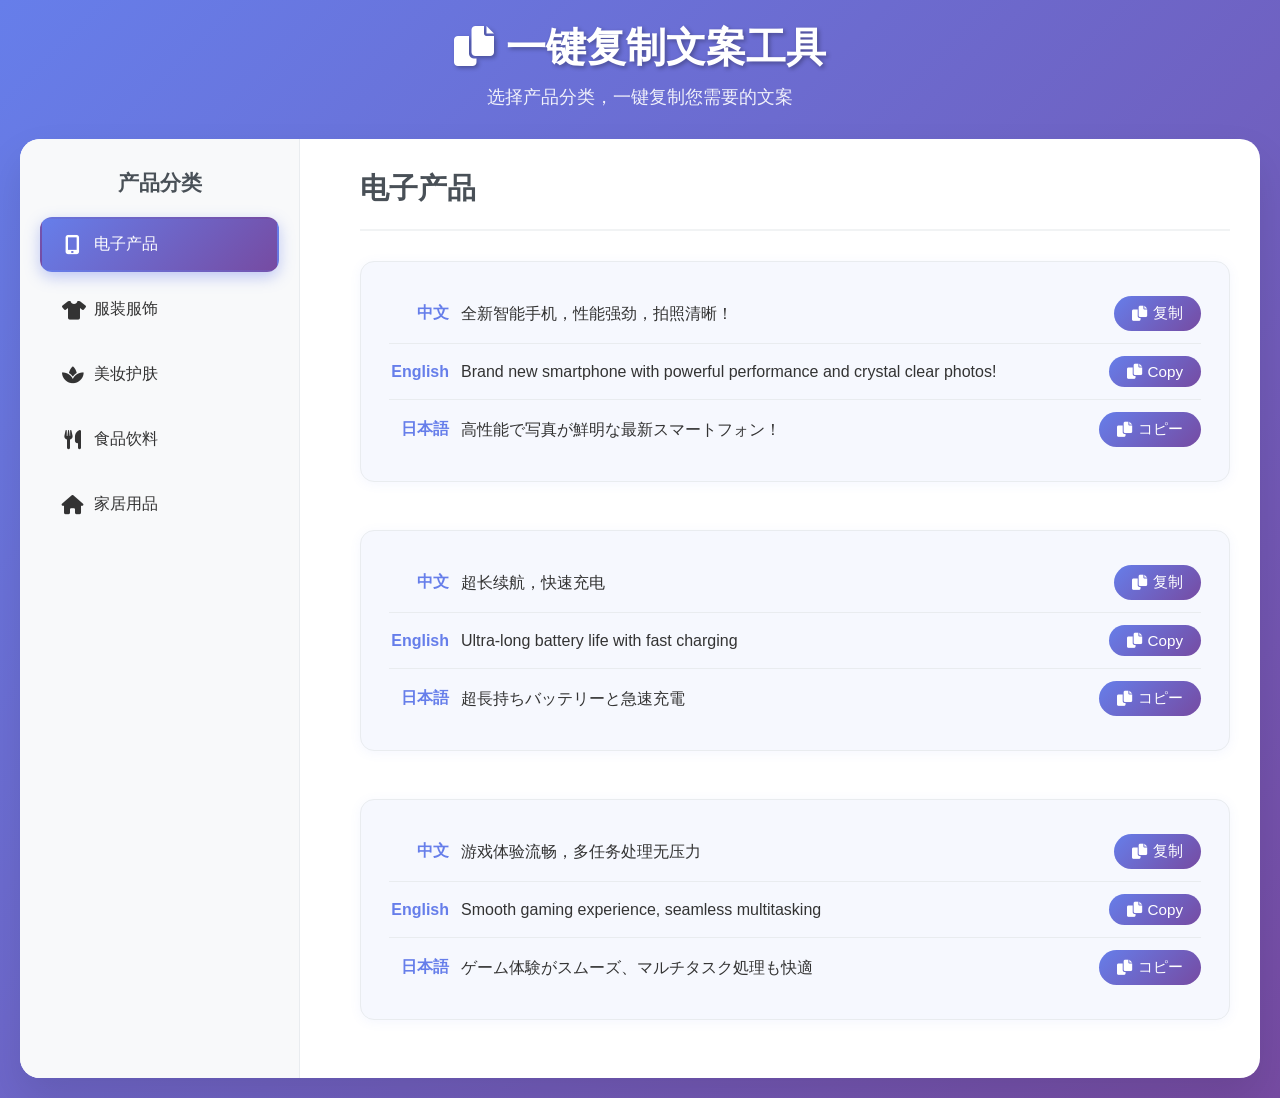
==== index.html @ a3fa0e07 "init: first deploy" ====
<!DOCTYPE html>
<html lang="zh-CN">
<head>
    <meta charset="UTF-8">
    <meta name="viewport" content="width=device-width, initial-scale=1.0">
    <title>一键复制文案工具</title>
    <link rel="stylesheet" href="styles.css">
    <link href="https://cdnjs.cloudflare.com/ajax/libs/font-awesome/6.0.0/css/all.min.css" rel="stylesheet">
</head>
<body>
    <div class="container">
        <header>
            <h1><i class="fas fa-copy"></i> 一键复制文案工具</h1>
            <p>选择产品分类，一键复制您需要的文案</p>
        </header>

        <div class="main-content">
            <!-- 左侧分类导航 -->
            <div class="sidebar">
                <h3>产品分类</h3>
                <div class="category-list">
                    <div class="category-item active" data-category="electronics">
                        <i class="fas fa-mobile-alt"></i>
                        <span>电子产品</span>
                    </div>
                    <div class="category-item" data-category="clothing">
                        <i class="fas fa-tshirt"></i>
                        <span>服装服饰</span>
                    </div>
                    <div class="category-item" data-category="beauty">
                        <i class="fas fa-spa"></i>
                        <span>美妆护肤</span>
                    </div>
                    <div class="category-item" data-category="food">
                        <i class="fas fa-utensils"></i>
                        <span>食品饮料</span>
                    </div>
                    <div class="category-item" data-category="home">
                        <i class="fas fa-home"></i>
                        <span>家居用品</span>
                    </div>
                </div>
            </div>

            <!-- 右侧文案展示区域 -->
            <div class="content-area">
                <div class="content-header">
                    <h2 id="category-title">电子产品</h2>
                </div>

                <div class="copy-items" id="copy-items">
                    <!-- 文案项目将通过JavaScript动态生成 -->
                </div>
            </div>
        </div>
    </div>

    <!-- 复制成功提示 -->
    <div class="toast" id="toast">
        <i class="fas fa-check-circle"></i>
        <span>复制成功！</span>
    </div>

    <script src="script.js"></script>
</body>
</html>
---- styles.css ----
* {
    margin: 0;
    padding: 0;
    box-sizing: border-box;
}

body {
    font-family: 'Segoe UI', Tahoma, Geneva, Verdana, sans-serif;
    background: linear-gradient(135deg, #667eea 0%, #764ba2 100%);
    min-height: 100vh;
    color: #333;
}

.container {
    max-width: 1400px;
    margin: 0 auto;
    padding: 20px;
}

header {
    text-align: center;
    margin-bottom: 30px;
    color: white;
}

header h1 {
    font-size: 2.5rem;
    margin-bottom: 10px;
    text-shadow: 2px 2px 4px rgba(0,0,0,0.3);
}

header p {
    font-size: 1.1rem;
    opacity: 0.9;
}

.main-content {
    display: flex;
    gap: 30px;
    background: white;
    border-radius: 20px;
    box-shadow: 0 20px 40px rgba(0,0,0,0.1);
    overflow: hidden;
    min-height: 600px;
}

/* 侧边栏样式 */
.sidebar {
    width: 280px;
    background: #f8f9fa;
    padding: 30px 20px;
    border-right: 1px solid #e9ecef;
}

.sidebar h3 {
    color: #495057;
    margin-bottom: 20px;
    font-size: 1.3rem;
    text-align: center;
}

.category-list {
    display: flex;
    flex-direction: column;
    gap: 10px;
}

.category-item {
    display: flex;
    align-items: center;
    gap: 12px;
    padding: 15px 20px;
    border-radius: 12px;
    cursor: pointer;
    transition: all 0.3s ease;
    border: 2px solid transparent;
}

.category-item:hover {
    background: #e9ecef;
    transform: translateX(5px);
}

.category-item.active {
    background: linear-gradient(135deg, #667eea 0%, #764ba2 100%);
    color: white;
    box-shadow: 0 5px 15px rgba(102, 126, 234, 0.4);
}

.category-item i {
    font-size: 1.2rem;
    width: 20px;
    text-align: center;
}

.category-item span {
    font-weight: 500;
}

/* 内容区域样式 */
.content-area {
    flex: 1;
    padding: 30px;
}

.content-header {
    display: flex;
    justify-content: space-between;
    align-items: center;
    margin-bottom: 30px;
    padding-bottom: 20px;
    border-bottom: 2px solid #f1f3f4;
}

.content-header h2 {
    color: #495057;
    font-size: 1.8rem;
}

.language-tabs {
    display: flex;
    gap: 10px;
}

.lang-tab {
    padding: 10px 20px;
    border: 2px solid #e9ecef;
    background: white;
    border-radius: 25px;
    cursor: pointer;
    transition: all 0.3s ease;
    font-weight: 500;
}

.lang-tab:hover {
    border-color: #667eea;
    color: #667eea;
}

.lang-tab.active {
    background: linear-gradient(135deg, #667eea 0%, #764ba2 100%);
    color: white;
    border-color: transparent;
}

/* 复制项目样式 */
.copy-items {
    display: flex;
    flex-direction: column;
    gap: 20px;
}

.copy-item {
    background: #f8f9fa;
    border-radius: 15px;
    padding: 25px;
    border: 2px solid #e9ecef;
    transition: all 0.3s ease;
    position: relative;
}

.copy-item:hover {
    border-color: #667eea;
    box-shadow: 0 10px 25px rgba(102, 126, 234, 0.1);
    transform: translateY(-2px);
}

.copy-item-header {
    display: flex;
    justify-content: space-between;
    align-items: center;
    margin-bottom: 20px;
}

.copy-item-title {
    font-size: 1.3rem;
    font-weight: 600;
    color: #495057;
}

.copy-item-content {
    display: grid;
    grid-template-columns: repeat(auto-fit, minmax(300px, 1fr));
    gap: 20px;
}

.language-section {
    background: white;
    border-radius: 10px;
    border: 1px solid #e9ecef;
    overflow: hidden;
}

.language-header {
    background: linear-gradient(135deg, #667eea 0%, #764ba2 100%);
    color: white;
    padding: 12px 20px;
    font-weight: 600;
    font-size: 0.9rem;
    display: flex;
    justify-content: space-between;
    align-items: center;
}

.copy-btn {
    background: rgba(255, 255, 255, 0.2);
    color: white;
    border: 1px solid rgba(255, 255, 255, 0.3);
    padding: 6px 12px;
    border-radius: 15px;
    cursor: pointer;
    font-weight: 500;
    font-size: 0.8rem;
    transition: all 0.3s ease;
    display: flex;
    align-items: center;
    gap: 6px;
}

.copy-btn:hover {
    background: rgba(255, 255, 255, 0.3);
    transform: translateY(-1px);
}

.copy-btn:active {
    transform: translateY(0);
}

.copy-content {
    padding: 20px;
    font-size: 1rem;
    line-height: 1.6;
    color: #495057;
    word-wrap: break-word;
}

.sentence-item {
    display: flex;
    justify-content: space-between;
    align-items: center;
    padding: 15px;
    margin-bottom: 10px;
    background: #f8f9fa;
    border-radius: 8px;
    border: 1px solid #e9ecef;
    transition: all 0.3s ease;
}

.sentence-item:hover {
    background: #e9ecef;
    border-color: #667eea;
    transform: translateX(5px);
}

.sentence-item:last-child {
    margin-bottom: 0;
}

.sentence-text {
    flex: 1;
    margin-right: 15px;
    font-size: 0.95rem;
    line-height: 1.5;
}

.sentence-copy-btn {
    background: linear-gradient(135deg, #667eea 0%, #764ba2 100%);
    color: white;
    border: none;
    padding: 8px 15px;
    border-radius: 20px;
    cursor: pointer;
    font-weight: 500;
    font-size: 0.8rem;
    transition: all 0.3s ease;
    display: flex;
    align-items: center;
    gap: 6px;
    white-space: nowrap;
    flex-shrink: 0;
}

.sentence-copy-btn:hover {
    transform: translateY(-2px);
    box-shadow: 0 5px 15px rgba(102, 126, 234, 0.4);
}

.sentence-copy-btn:active {
    transform: translateY(0);
}

/* 提示框样式 */
.toast {
    position: fixed;
    top: 30px;
    right: 30px;
    background: #28a745;
    color: white;
    padding: 15px 25px;
    border-radius: 10px;
    box-shadow: 0 10px 25px rgba(0,0,0,0.2);
    display: flex;
    align-items: center;
    gap: 10px;
    transform: translateX(400px);
    transition: transform 0.3s ease;
    z-index: 1000;
}

.toast.show {
    transform: translateX(0);
}

.toast i {
    font-size: 1.2rem;
}

/* 响应式设计 */
@media (max-width: 768px) {
    .main-content {
        flex-direction: column;
    }
    
    .sidebar {
        width: 100%;
        border-right: none;
        border-bottom: 1px solid #e9ecef;
    }
    
    .content-header {
        flex-direction: column;
        gap: 15px;
        align-items: flex-start;
    }
    
    .copy-item-content {
        grid-template-columns: 1fr;
    }
    
    .copy-item-header {
        flex-direction: column;
        gap: 15px;
        align-items: flex-start;
    }
    
    header h1 {
        font-size: 2rem;
    }
    
    .container {
        padding: 10px;
    }
}

@media (max-width: 480px) {
    .copy-item {
        padding: 20px;
    }
    
    .copy-content {
        padding: 15px;
        font-size: 0.9rem;
    }
    
    .language-header {
        padding: 10px 15px;
        font-size: 0.8rem;
    }
    
    .sentence-item {
        flex-direction: column;
        align-items: flex-start;
        gap: 10px;
    }
    
    .sentence-text {
        margin-right: 0;
        margin-bottom: 10px;
    }
    
    .sentence-copy-btn {
        align-self: flex-end;
        padding: 6px 12px;
        font-size: 0.75rem;
    }
} 

/* 多语言横向排列样式 */
.sentence-row {
    display: flex;
    align-items: stretch;
    border-bottom: 1px solid #e9ecef;
    background: #fff;
}
.sentence-row.header {
    background: #f1f3f4;
    font-weight: bold;
    color: #667eea;
    border-top-left-radius: 10px;
    border-top-right-radius: 10px;
    border-bottom: 2px solid #667eea;
}
.sentence-col {
    flex: 1 1 0;
    display: flex;
    align-items: center;
    padding: 18px 12px;
    gap: 10px;
    min-width: 0;
    border-right: 1px solid #e9ecef;
    font-size: 1rem;
    background: inherit;
}
.sentence-row .sentence-col:last-child {
    border-right: none;
}
.sentence-text {
    flex: 1;
    overflow: hidden;
    text-overflow: ellipsis;
    white-space: pre-line;
}
.sentence-copy-btn {
    background: linear-gradient(135deg, #667eea 0%, #764ba2 100%);
    color: white;
    border: none;
    padding: 8px 15px;
    border-radius: 20px;
    cursor: pointer;
    font-weight: 500;
    font-size: 0.9rem;
    transition: all 0.3s ease;
    display: flex;
    align-items: center;
    gap: 6px;
    white-space: nowrap;
    flex-shrink: 0;
}
.sentence-copy-btn:hover {
    transform: translateY(-2px);
    box-shadow: 0 5px 15px rgba(102, 126, 234, 0.4);
}
.sentence-copy-btn:active {
    transform: translateY(0);
}

@media (max-width: 900px) {
    .sentence-row, .sentence-row.header {
        flex-direction: column;
        border-radius: 10px;
        margin-bottom: 18px;
        border: 1px solid #e9ecef;
        box-shadow: 0 2px 8px rgba(102,126,234,0.06);
    }
    .sentence-col {
        border-right: none;
        border-bottom: 1px solid #e9ecef;
        padding: 14px 10px;
    }
    .sentence-row .sentence-col:last-child {
        border-bottom: none;
    }
    .sentence-row.header {
        border-bottom: 1px solid #667eea;
    }
} 

/* 纵向多语言卡片样式 */
.sentence-card {
    background: #f6f8fe;
    border-radius: 14px;
    box-shadow: 0 2px 12px rgba(102,126,234,0.07);
    margin-bottom: 28px;
    padding: 22px 28px;
    display: flex;
    flex-direction: column;
    gap: 0;
    border: 1.5px solid #e9ecef;
}
.lang-row {
    display: flex;
    align-items: center;
    gap: 12px;
    padding: 12px 0;
    border-bottom: 1px solid #e9ecef;
}
.lang-row:last-child {
    border-bottom: none;
}
.lang-label {
    min-width: 60px;
    color: #667eea;
    font-weight: 600;
    font-size: 1rem;
    text-align: right;
}
.sentence-text {
    flex: 1;
    font-size: 1rem;
    color: #333;
    margin-right: 10px;
    word-break: break-all;
}
.sentence-copy-btn {
    background: linear-gradient(135deg, #667eea 0%, #764ba2 100%);
    color: white;
    border: none;
    padding: 7px 18px;
    border-radius: 18px;
    cursor: pointer;
    font-weight: 500;
    font-size: 0.95rem;
    transition: all 0.3s ease;
    display: flex;
    align-items: center;
    gap: 6px;
    white-space: nowrap;
    flex-shrink: 0;
}
.sentence-copy-btn:hover {
    transform: translateY(-2px);
    box-shadow: 0 5px 15px rgba(102, 126, 234, 0.18);
}
.sentence-copy-btn:active {
    transform: translateY(0);
}

@media (max-width: 600px) {
    .sentence-card {
        padding: 14px 6px;
    }
    .lang-row {
        flex-direction: column;
        align-items: flex-start;
        gap: 6px;
        padding: 10px 0;
    }
    .lang-label {
        font-size: 0.95rem;
        min-width: 0;
        text-align: left;
    }
    .sentence-copy-btn {
        font-size: 0.85rem;
        padding: 6px 14px;
    }
}
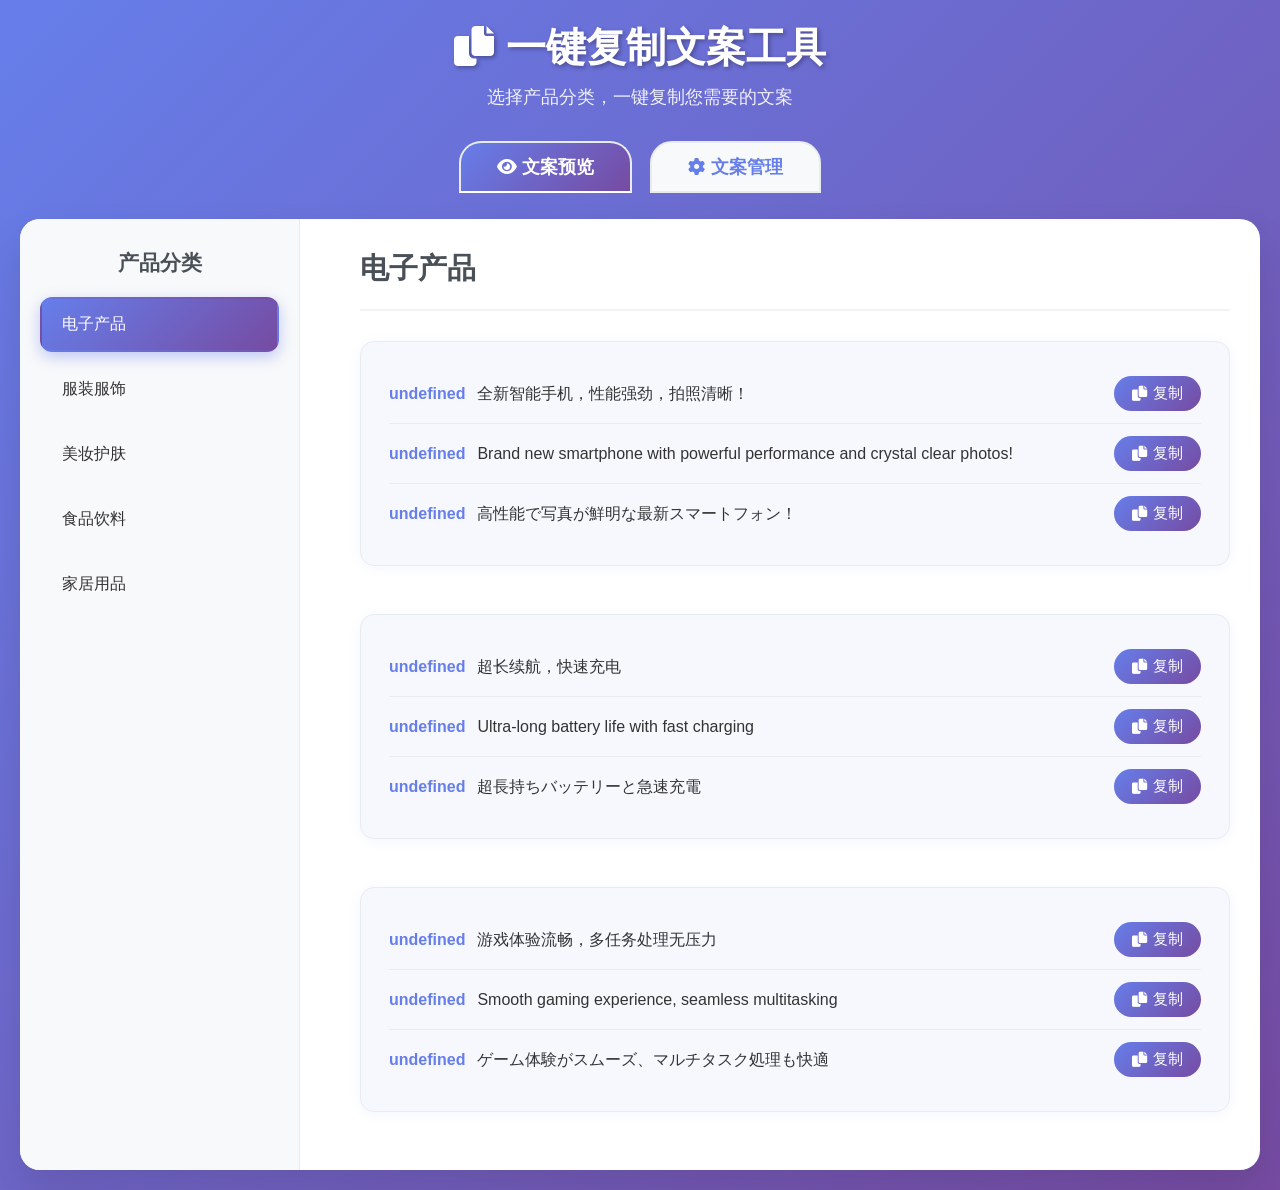
==== commit dacaa4c8: "修复数据源与分类导航、语言名称、动态渲染等所有导入相关bug，完善UI导入示例" ====
--- a/index.html
+++ b/index.html
@@ -14,43 +14,60 @@
             <p>选择产品分类，一键复制您需要的文案</p>
         </header>
 
-        <div class="main-content">
-            <!-- 左侧分类导航 -->
-            <div class="sidebar">
-                <h3>产品分类</h3>
-                <div class="category-list">
-                    <div class="category-item active" data-category="electronics">
-                        <i class="fas fa-mobile-alt"></i>
-                        <span>电子产品</span>
+        <!-- Tab 切换区 -->
+        <div class="tab-bar">
+            <button class="tab-btn active" data-tab="preview"><i class="fas fa-eye"></i> 文案预览</button>
+            <button class="tab-btn" data-tab="manage"><i class="fas fa-cog"></i> 文案管理</button>
+        </div>
+
+        <!-- 预览区 -->
+        <div id="tab-preview" class="tab-content active">
+            <div class="main-content">
+                <!-- 左侧分类导航 -->
+                <div class="sidebar">
+                    <h3>产品分类</h3>
+                    <div class="category-list">
+                        <div class="category-item active" data-category="electronics">
+                            <i class="fas fa-mobile-alt"></i>
+                            <span>电子产品</span>
+                        </div>
+                        <div class="category-item" data-category="clothing">
+                            <i class="fas fa-tshirt"></i>
+                            <span>服装服饰</span>
+                        </div>
+                        <div class="category-item" data-category="beauty">
+                            <i class="fas fa-spa"></i>
+                            <span>美妆护肤</span>
+                        </div>
+                        <div class="category-item" data-category="food">
+                            <i class="fas fa-utensils"></i>
+                            <span>食品饮料</span>
+                        </div>
+                        <div class="category-item" data-category="home">
+                            <i class="fas fa-home"></i>
+                            <span>家居用品</span>
+                        </div>
                     </div>
-                    <div class="category-item" data-category="clothing">
-                        <i class="fas fa-tshirt"></i>
-                        <span>服装服饰</span>
+                </div>
+
+                <!-- 右侧文案展示区域 -->
+                <div class="content-area">
+                    <div class="content-header">
+                        <h2 id="category-title">电子产品</h2>
                     </div>
-                    <div class="category-item" data-category="beauty">
-                        <i class="fas fa-spa"></i>
-                        <span>美妆护肤</span>
-                    </div>
-                    <div class="category-item" data-category="food">
-                        <i class="fas fa-utensils"></i>
-                        <span>食品饮料</span>
-                    </div>
-                    <div class="category-item" data-category="home">
-                        <i class="fas fa-home"></i>
-                        <span>家居用品</span>
+                    <div class="copy-items" id="copy-items">
+                        <!-- 文案项目将通过JavaScript动态生成 -->
                     </div>
                 </div>
             </div>
+        </div>
 
-            <!-- 右侧文案展示区域 -->
-            <div class="content-area">
-                <div class="content-header">
-                    <h2 id="category-title">电子产品</h2>
-                </div>
-
-                <div class="copy-items" id="copy-items">
-                    <!-- 文案项目将通过JavaScript动态生成 -->
-                </div>
+        <!-- 管理区 -->
+        <div id="tab-manage" class="tab-content">
+            <div class="manage-panel">
+                <!-- 分类、语言、文案管理和导入导出功能将在这里动态生成 -->
+                <h2><i class="fas fa-cog"></i> 文案管理</h2>
+                <div id="manage-root"></div>
             </div>
         </div>
     </div>
--- a/styles.css
+++ b/styles.css
@@ -544,4 +544,356 @@
         font-size: 0.85rem;
         padding: 6px 14px;
     }
+} 
+
+/* Tab切换样式 */
+.tab-bar {
+    display: flex;
+    gap: 18px;
+    margin: 0 auto 28px auto;
+    justify-content: center;
+}
+.tab-btn {
+    background: #f8f9fa;
+    color: #667eea;
+    border: 2px solid #e9ecef;
+    border-radius: 22px 22px 0 0;
+    padding: 12px 36px;
+    font-size: 1.1rem;
+    font-weight: 600;
+    cursor: pointer;
+    transition: all 0.2s;
+    outline: none;
+    box-shadow: none;
+    position: relative;
+    top: 2px;
+}
+.tab-btn.active {
+    background: linear-gradient(135deg, #667eea 0%, #764ba2 100%);
+    color: #fff;
+    border-bottom: 2px solid #fff;
+    z-index: 2;
+}
+.tab-content {
+    display: none;
+}
+.tab-content.active {
+    display: block;
+}
+
+/* 管理区样式 */
+.manage-panel {
+    background: #fff;
+    border-radius: 18px;
+    box-shadow: 0 8px 32px rgba(102,126,234,0.08);
+    padding: 36px 28px 28px 28px;
+    margin: 0 auto 40px auto;
+    max-width: 900px;
+}
+.manage-panel h2 {
+    color: #667eea;
+    font-size: 1.5rem;
+    margin-bottom: 24px;
+    display: flex;
+    align-items: center;
+    gap: 10px;
+}
+#manage-root {
+    margin-top: 10px;
+}
+
+@media (max-width: 700px) {
+    .manage-panel {
+        padding: 18px 4px 18px 4px;
+    }
+    .tab-btn {
+        padding: 10px 16px;
+        font-size: 1rem;
+    }
+} 
+
+/* 管理区分类管理样式 */
+.manage-section {
+    margin-bottom: 32px;
+    background: #f8f9fa;
+    border-radius: 10px;
+    padding: 18px 18px 10px 18px;
+    box-shadow: 0 2px 8px rgba(102,126,234,0.04);
+}
+.manage-section h3 {
+    color: #764ba2;
+    font-size: 1.15rem;
+    margin-bottom: 12px;
+}
+.manage-cat-list {
+    list-style: none;
+    padding: 0;
+    margin: 0 0 12px 0;
+}
+.manage-cat-item {
+    display: flex;
+    align-items: center;
+    gap: 10px;
+    padding: 8px 0;
+    border-bottom: 1px solid #e9ecef;
+}
+.manage-cat-item:last-child {
+    border-bottom: none;
+}
+.manage-cat-item span {
+    flex: 1;
+    font-size: 1rem;
+    color: #333;
+}
+.cat-edit-btn, .cat-del-btn {
+    background: none;
+    border: none;
+    color: #667eea;
+    font-size: 1.1rem;
+    cursor: pointer;
+    padding: 4px 8px;
+    border-radius: 6px;
+    transition: background 0.2s;
+}
+.cat-edit-btn:hover, .cat-del-btn:hover {
+    background: #e9ecef;
+}
+.manage-cat-add {
+    display: flex;
+    gap: 10px;
+    margin-top: 8px;
+}
+#manage-cat-input {
+    flex: 1;
+    padding: 7px 12px;
+    border: 1.5px solid #e9ecef;
+    border-radius: 6px;
+    font-size: 1rem;
+}
+#manage-cat-add-btn {
+    background: linear-gradient(135deg, #667eea 0%, #764ba2 100%);
+    color: #fff;
+    border: none;
+    border-radius: 6px;
+    padding: 7px 18px;
+    font-size: 1rem;
+    cursor: pointer;
+    font-weight: 500;
+    transition: background 0.2s;
+}
+#manage-cat-add-btn:hover {
+    opacity: 0.9;
+} 
+
+/* 管理区语言管理样式 */
+.manage-lang-list {
+    list-style: none;
+    padding: 0;
+    margin: 0 0 12px 0;
+    display: flex;
+    flex-wrap: wrap;
+    gap: 8px 18px;
+}
+.manage-lang-item {
+    display: flex;
+    align-items: center;
+    gap: 8px;
+    background: #fff;
+    border-radius: 6px;
+    padding: 6px 12px;
+    font-size: 1rem;
+    color: #333;
+    border: 1px solid #e9ecef;
+}
+.manage-lang-item code {
+    background: #f1f3f4;
+    color: #764ba2;
+    border-radius: 4px;
+    padding: 1px 6px;
+    font-size: 0.95em;
+}
+.lang-del-btn {
+    background: none;
+    border: none;
+    color: #e74c3c;
+    font-size: 1.1rem;
+    cursor: pointer;
+    padding: 2px 6px;
+    border-radius: 4px;
+    transition: background 0.2s;
+}
+.lang-del-btn:hover {
+    background: #fbeee6;
+}
+.manage-lang-add {
+    display: flex;
+    gap: 10px;
+    margin-top: 8px;
+}
+#manage-lang-key, #manage-lang-label {
+    flex: 1;
+    padding: 7px 12px;
+    border: 1.5px solid #e9ecef;
+    border-radius: 6px;
+    font-size: 1rem;
+}
+#manage-lang-add-btn {
+    background: linear-gradient(135deg, #667eea 0%, #764ba2 100%);
+    color: #fff;
+    border: none;
+    border-radius: 6px;
+    padding: 7px 18px;
+    font-size: 1rem;
+    cursor: pointer;
+    font-weight: 500;
+    transition: background 0.2s;
+}
+#manage-lang-add-btn:hover {
+    opacity: 0.9;
+} 
+
+/* 管理区文案管理样式 */
+.manage-doc-cat-select {
+    margin-bottom: 16px;
+    display: flex;
+    align-items: center;
+    gap: 10px;
+}
+.manage-doc-cat-select label {
+    color: #764ba2;
+    font-weight: 600;
+}
+#manage-doc-cat {
+    padding: 6px 12px;
+    border-radius: 6px;
+    border: 1.5px solid #e9ecef;
+    font-size: 1rem;
+}
+.manage-doc-list {
+    list-style: none;
+    padding: 0;
+    margin: 0 0 12px 0;
+}
+.manage-doc-item {
+    background: #fff;
+    border-radius: 8px;
+    box-shadow: 0 2px 8px rgba(102,126,234,0.04);
+    padding: 16px 12px 10px 12px;
+    margin-bottom: 18px;
+    border: 1px solid #e9ecef;
+}
+.manage-doc-fields {
+    display: flex;
+    flex-wrap: wrap;
+    gap: 18px 24px;
+    margin-bottom: 10px;
+}
+.manage-doc-field {
+    flex: 1 1 220px;
+    display: flex;
+    flex-direction: column;
+    gap: 4px;
+}
+.manage-doc-field label {
+    color: #667eea;
+    font-size: 0.98rem;
+    font-weight: 500;
+    margin-bottom: 2px;
+}
+.manage-doc-field code {
+    background: #f1f3f4;
+    color: #764ba2;
+    border-radius: 4px;
+    padding: 1px 6px;
+    font-size: 0.95em;
+}
+.manage-doc-field textarea {
+    width: 100%;
+    min-height: 36px;
+    border-radius: 6px;
+    border: 1.5px solid #e9ecef;
+    font-size: 1rem;
+    padding: 7px 10px;
+    resize: vertical;
+}
+.manage-doc-actions {
+    display: flex;
+    gap: 10px;
+    margin-top: 6px;
+}
+.doc-save-btn, .doc-del-btn {
+    background: linear-gradient(135deg, #667eea 0%, #764ba2 100%);
+    color: #fff;
+    border: none;
+    border-radius: 6px;
+    padding: 6px 18px;
+    font-size: 1rem;
+    cursor: pointer;
+    font-weight: 500;
+    transition: background 0.2s;
+    display: flex;
+    align-items: center;
+    gap: 6px;
+}
+.doc-del-btn {
+    background: #e74c3c;
+}
+.doc-save-btn:hover {
+    opacity: 0.9;
+}
+.doc-del-btn:hover {
+    opacity: 0.85;
+}
+#manage-doc-add-btn {
+    background: linear-gradient(135deg, #667eea 0%, #764ba2 100%);
+    color: #fff;
+    border: none;
+    border-radius: 6px;
+    padding: 7px 18px;
+    font-size: 1rem;
+    cursor: pointer;
+    font-weight: 500;
+    transition: background 0.2s;
+    margin-top: 8px;
+}
+#manage-doc-add-btn:hover {
+    opacity: 0.9;
+}
+@media (max-width: 700px) {
+    .manage-doc-fields {
+        flex-direction: column;
+        gap: 10px;
+    }
+} 
+
+/* 管理区导入导出样式 */
+.manage-section .import-label {
+    display: inline-block;
+    background: linear-gradient(135deg, #667eea 0%, #764ba2 100%);
+    color: #fff;
+    border-radius: 6px;
+    padding: 7px 18px;
+    font-size: 1rem;
+    cursor: pointer;
+    font-weight: 500;
+    margin-left: 12px;
+    transition: background 0.2s;
+}
+.manage-section .import-label:hover {
+    opacity: 0.9;
+}
+#export-btn {
+    background: linear-gradient(135deg, #667eea 0%, #764ba2 100%);
+    color: #fff;
+    border: none;
+    border-radius: 6px;
+    padding: 7px 18px;
+    font-size: 1rem;
+    cursor: pointer;
+    font-weight: 500;
+    transition: background 0.2s;
+    margin-right: 12px;
+}
+#export-btn:hover {
+    opacity: 0.9;
 } 
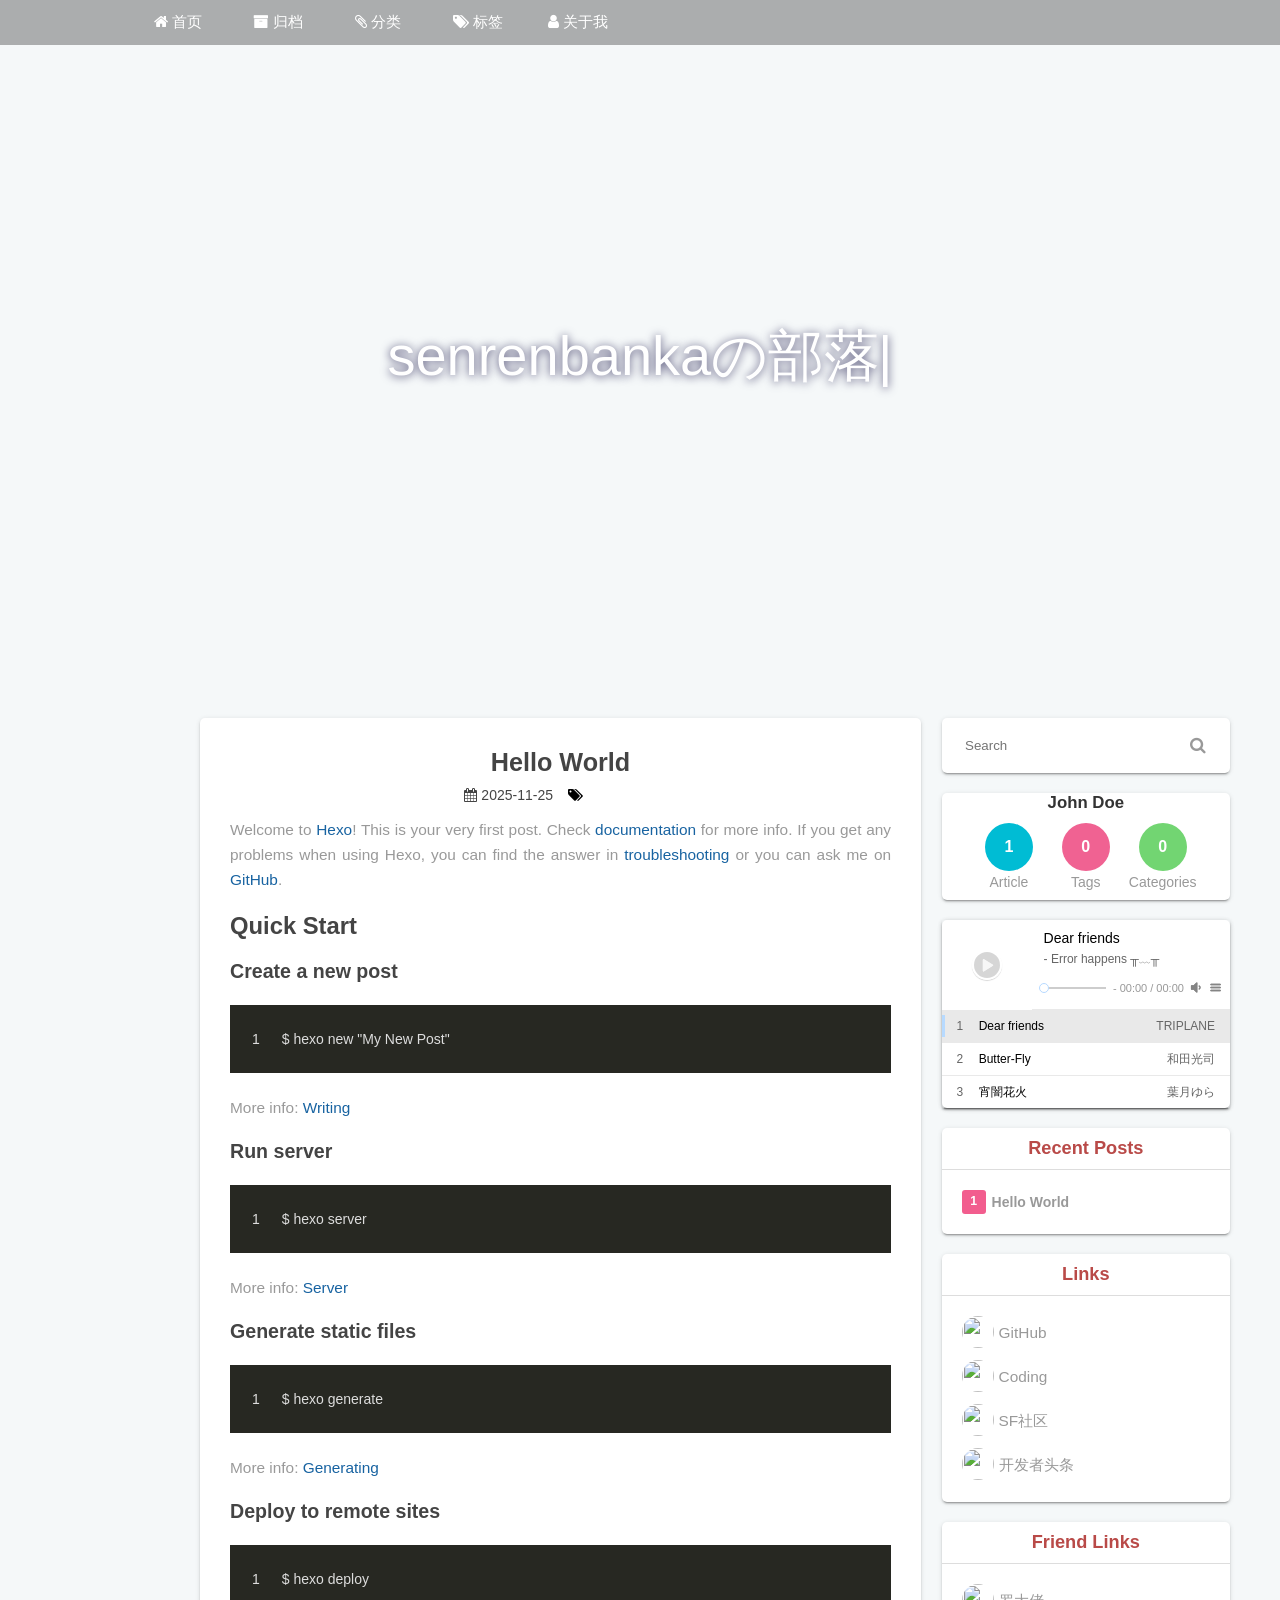
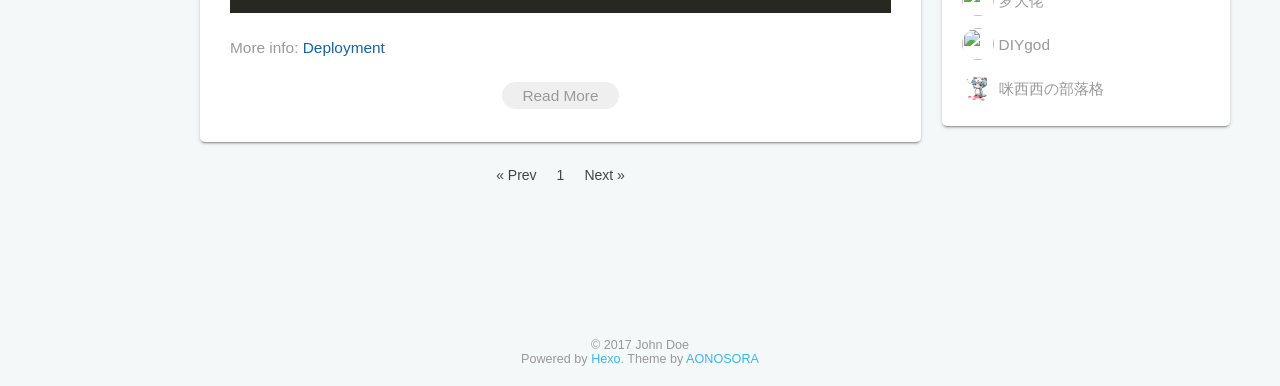
==== commit ae2fa642: "部署 Hexo 博客，更新于 $(date '+%Y-%m-%d %H:%M:%S')" ====
--- a/index.html
+++ b/index.html
@@ -1,83 +1,406 @@
 <!DOCTYPE html>
-<html lang="zh-CN">
+<html>
 <head>
     <meta charset="UTF-8">
-    <meta name="viewport" content="width=device-width, initial-scale=1.0">
-    <title>一键复制文案工具</title>
-    <link rel="stylesheet" href="styles.css">
-    <link href="https://cdnjs.cloudflare.com/ajax/libs/font-awesome/6.0.0/css/all.min.css" rel="stylesheet">
-</head>
+    <meta name="viewport" content="width=device-width, initial-scale=1, maximum-scale=1">
+    <meta name="author" content="John Doe">
+    
+    
+    
+    
+    
+    
+    <title>Hexo</title>
+    <!-- inject:style -->
+    <link href="/css/style.css" rel="stylesheet" type="text/css">
+    <!-- endinject -->
+    <style>
+        .cube-loading {
+            top: 0;
+            position: fixed;
+            width: 100%;
+            height: 100%;
+            background: url('/images/lg/loading.gif') no-repeat center center;
+            background-color: rgba(0,0,0,.7);
+        }
+
+        .cube-loading.out {
+            display: none;
+        }
+
+        .cube-loading:before {
+            display: block;
+            content: 'Loading';
+            position: relative;
+            width: 100%;
+            top: 50%;
+            right: -50%;
+            color: #fff;
+        }
+
+        @media(max-width: 768px) {
+            .cube-loading:before {
+                font-size: 1.2em;
+                transform: translate(-24px,20px);
+                -webkit-transform: translate(-24px,20px);
+                -o-transform: translate(-24px,20px);
+                -ms-transform: translate(-24px,20px);
+            }
+        }
+
+        @media(min-width: 768px) {
+            .cube-loading:before {
+
+            }
+        }
+    </style>
+    
+<meta name="generator" content="Hexo 8.1.1"></head>
 <body>
-    <div class="container">
-        <header>
-            <h1><i class="fas fa-copy"></i> 一键复制文案工具</h1>
-            <p>选择产品分类，一键复制您需要的文案</p>
-        </header>
-
-        <!-- Tab 切换区 -->
-        <div class="tab-bar">
-            <button class="tab-btn active" data-tab="preview"><i class="fas fa-eye"></i> 文案预览</button>
-            <button class="tab-btn" data-tab="manage"><i class="fas fa-cog"></i> 文案管理</button>
+<div class="cube-body">
+    <nav id="cube-top-memu" class="cube-menu">
+    <ul class="cube-menu-collapse">
+        
+        <li>
+            <i class="cube-icon cube-icon-home" aria-hidden="true"></i>
+            <a href="/">首页</a>
+        </li>
+        
+        <li>
+            <i class="cube-icon cube-icon-archive" aria-hidden="true"></i>
+            <a href="/archives">归档</a>
+        </li>
+        
+        <li>
+            <i class="cube-icon cube-icon-categories" aria-hidden="true"></i>
+            <a href="/categories">分类</a>
+        </li>
+        
+        <li>
+            <i class="cube-icon cube-icon-tags" aria-hidden="true"></i>
+            <a href="/tags">标签</a>
+        </li>
+        
+        <li>
+            <i class="cube-icon cube-icon-about" aria-hidden="true"></i>
+            <a href="/about-me">关于我</a>
+        </li>
+        
+    </ul>
+</nav>
+<nav class="cube-side-menu" id="cube-side-menu">
+    <ul class="cube-menu-list">
+        
+        <li>
+            <a class="lrc-control">Open Lyrics</a>
+        </li>
+        
+        <li>
+            <a class="scroll-to-top">Top</a>
+        </li>
+    </ul>
+</nav>
+    <header class="cube-header" id="cube-header">
+    <img src=" http://cube-1252774894.cosgz.myqcloud.com/background.png " alt="头部背景图片">
+    
+    <div class="cube-type">
+        <span class="cube-typed-title">senrenbankaの部落格</span>
+        <span class="cube-typed-cursor">|</span>
+    </div>
+    
+</header>
+
+    <style>
+        nav.cube-menu:before {
+            content: '';
+            visibility: hidden;
+            position: absolute;
+            left: 0;
+            top: 0;
+            width: 100%;
+            height: 44px;
+        
+            filter: blur(5px);
+            -webkit-filter: blur(5px);
+        
+            z-index: -1;
+            background-image: url('http://cube-1252774894.cosgz.myqcloud.com/background.png');
+            background-repeat: no-repeat;
+            background-position: center -356px;
+            background-size: cover;
+            background-color: transparent;
+        }
+
+        header.cube-background.cube-header-background {
+            visibility: hidden;
+            background-image: url('http://cube-1252774894.cosgz.myqcloud.com/background.png');
+            background-position: center -400px;
+        }
+    </style>
+    <header class="cube-background cube-header-background">
+        
+        <div class="cube-type">
+            <span class="cube-typed-title">senrenbankaの部落格</span>
+            <span class="cube-typed-cursor">|</span>
         </div>
-
-        <!-- 预览区 -->
-        <div id="tab-preview" class="tab-content active">
-            <div class="main-content">
-                <!-- 左侧分类导航 -->
-                <div class="sidebar">
-                    <h3>产品分类</h3>
-                    <div class="category-list">
-                        <div class="category-item active" data-category="electronics">
-                            <i class="fas fa-mobile-alt"></i>
-                            <span>电子产品</span>
-                        </div>
-                        <div class="category-item" data-category="clothing">
-                            <i class="fas fa-tshirt"></i>
-                            <span>服装服饰</span>
-                        </div>
-                        <div class="category-item" data-category="beauty">
-                            <i class="fas fa-spa"></i>
-                            <span>美妆护肤</span>
-                        </div>
-                        <div class="category-item" data-category="food">
-                            <i class="fas fa-utensils"></i>
-                            <span>食品饮料</span>
-                        </div>
-                        <div class="category-item" data-category="home">
-                            <i class="fas fa-home"></i>
-                            <span>家居用品</span>
-                        </div>
-                    </div>
-                </div>
-
-                <!-- 右侧文案展示区域 -->
-                <div class="content-area">
-                    <div class="content-header">
-                        <h2 id="category-title">电子产品</h2>
-                    </div>
-                    <div class="copy-items" id="copy-items">
-                        <!-- 文案项目将通过JavaScript动态生成 -->
-                    </div>
-                </div>
+        
+    </header>
+    <div class="load-header-background"></div>
+    <script>
+        (function (window) {
+
+            window.headerModule = {}
+            window.headerModule.image = {
+                width: '2000',
+                height: '1414'
+            }
+
+        })(window)
+    </script>
+    
+    <div class="cube-content">
+        <div class="cube-left">
+            
+<div class="cube-excerpt" id="cube-excerpt-Hello World">
+    <header class="cube-excerpt-header">
+        <h1><a href="/2025/11/25/hello-world/">Hello World</a></h1>
+        <div class="cube-excerpt-header-msg">
+            <div class="cube-excerpt-date">
+                <i class="cube-icon cube-icon-date" aria-hidden="true"></i>
+                2025-11-25
+            </div>
+            <div class="cube-excerpt-tags">
+                <i class="cube-icon cube-icon-tag" aria-hidden="true"></i>
+                
             </div>
         </div>
-
-        <!-- 管理区 -->
-        <div id="tab-manage" class="tab-content">
-            <div class="manage-panel">
-                <!-- 分类、语言、文案管理和导入导出功能将在这里动态生成 -->
-                <h2><i class="fas fa-cog"></i> 文案管理</h2>
-                <div id="manage-root"></div>
+    </header>
+    <article class="cube-excerpt-entry cube-markdown">
+        
+        
+           <p>Welcome to <a target="_blank" rel="noopener" href="https://hexo.io/">Hexo</a>! This is your very first post. Check <a target="_blank" rel="noopener" href="https://hexo.io/docs/">documentation</a> for more info. If you get any problems when using Hexo, you can find the answer in <a target="_blank" rel="noopener" href="https://hexo.io/docs/troubleshooting.html">troubleshooting</a> or you can ask me on <a target="_blank" rel="noopener" href="https://github.com/hexojs/hexo/issues">GitHub</a>.</p>
+<h2 id="Quick-Start"><a href="#Quick-Start" class="headerlink" title="Quick Start"></a>Quick Start</h2><h3 id="Create-a-new-post"><a href="#Create-a-new-post" class="headerlink" title="Create a new post"></a>Create a new post</h3><figure class="highlight bash"><table><tr><td class="gutter"><pre><span class="line">1</span><br></pre></td><td class="code"><pre><span class="line">$ hexo new <span class="string">&quot;My New Post&quot;</span></span><br></pre></td></tr></table></figure>
+
+<p>More info: <a target="_blank" rel="noopener" href="https://hexo.io/docs/writing.html">Writing</a></p>
+<h3 id="Run-server"><a href="#Run-server" class="headerlink" title="Run server"></a>Run server</h3><figure class="highlight bash"><table><tr><td class="gutter"><pre><span class="line">1</span><br></pre></td><td class="code"><pre><span class="line">$ hexo server</span><br></pre></td></tr></table></figure>
+
+<p>More info: <a target="_blank" rel="noopener" href="https://hexo.io/docs/server.html">Server</a></p>
+<h3 id="Generate-static-files"><a href="#Generate-static-files" class="headerlink" title="Generate static files"></a>Generate static files</h3><figure class="highlight bash"><table><tr><td class="gutter"><pre><span class="line">1</span><br></pre></td><td class="code"><pre><span class="line">$ hexo generate</span><br></pre></td></tr></table></figure>
+
+<p>More info: <a target="_blank" rel="noopener" href="https://hexo.io/docs/generating.html">Generating</a></p>
+<h3 id="Deploy-to-remote-sites"><a href="#Deploy-to-remote-sites" class="headerlink" title="Deploy to remote sites"></a>Deploy to remote sites</h3><figure class="highlight bash"><table><tr><td class="gutter"><pre><span class="line">1</span><br></pre></td><td class="code"><pre><span class="line">$ hexo deploy</span><br></pre></td></tr></table></figure>
+
+<p>More info: <a target="_blank" rel="noopener" href="https://hexo.io/docs/one-command-deployment.html">Deployment</a></p>
+
+        
+    </article>
+    <footer class="cube-excerpt-footer">
+        <a class="cube-excerpt-more" href="/2025/11/25/hello-world/">Read More</a>
+    </footer>
+</div>
+
+
+
+<ul class="cube-pagination cube-pagination-6">
+    
+    <li class="cube-pagination-prev disabled">
+        <span>« Prev</span>
+    </li>
+    
+    
+        
+            
+            <li class="cube-pagination-index disabled">
+                <span>1</span>
+            </li>
+            
+        
+    
+
+    
+    <li class="cube-pagination-next disabled">
+        <span>Next »</span>
+    </li>
+    
+</ul>
+
+<!--其他组件后续添加-->
+        </div>
+        <div class="cube-right">
+            
+
+<div class="cube-search cube-sidebar" id="cube-search">
+    <div class="search-container">
+        <input type="text" placeholder="Search" class="cube-search-input" id="cube-search-input">
+        <i class="cube-icon cube-icon-search cube-search-submit" aria-hidden="true"></i>
+    </div>
+    <!-- TODO 通过给window赋一个全局变量，通过脚本赋值 -->
+</div>
+<script>
+    (function (window) {
+        'use strict';
+        window.searchModule = {}
+        window.searchModule.JSONUrl = '/content.json'
+        window.searchModule.rootUrl = '/'
+    })(window)
+</script>
+<div class="cube-search-form">
+    <div class="cube-search-control">
+        <input type="text" placeholder="Search" class="search-input">
+        <a class="close-button">
+            <i class="cube-icon cube-close" aria-hidden="true"></i>
+        </a>
+    </div>
+    <div class="cube-search-result"></div>
+</div>
+
+
+<div class="cube-author cube-sidebar" id="cube-author">
+    
+    
+    <span>John Doe</span>
+    
+    
+    <div class="count">
+        <a class="count articles"><span>1</span>Article</a>
+        <a class="count tags"><span>0</span>Tags</a>
+        <a class="count categories"><span>0</span>Categories</a>
+    </div>
+</div>
+
+
+
+<div class="cube-music cube-sidebar" id="cube-music">
+    <div class="cube-player aplayer" id="cube-player"></div>
+</div>
+<script>
+    (function (window) {
+        window.musicModule = {}
+        window.musicModule.musicConfig = '{"narrow":false,"autoplay":false,"showlrc":3,"theme":"#b7daff","mutex":true,"mode":"circulation","preload":"auto","listmaxheight":"513px","music":[{"title":"Dear friends","author":"TRIPLANE","url":"http://cube-1252774894.cosgz.myqcloud.com/music/source/TRIPLANE - Dear friends.mp3","lrc":"http://cube-1252774894.cosgz.myqcloud.com/music/lrc/Dear friends - TRIPLANE.lrc","pic":"http://cube-1252774894.cosgz.myqcloud.com/music/image/TRIPLANE - Dear friends.jpg"},{"title":"Butter-Fly","author":"和田光司","url":"http://cube-1252774894.cosgz.myqcloud.com/music/source/和田光司 - Butter-Fly (ピアノヴァージョン).mp3","lrc":"http://cube-1252774894.cosgz.myqcloud.com/music/lrc/Butter-Fly (ピアノヴァージョン) - 和田光司.lrc","pic":"http://cube-1252774894.cosgz.myqcloud.com/music/image/和田光司 - Butter-Fly (ピアノヴァージョン).jpg"},{"title":"宵闇花火","author":"葉月ゆら","url":"http://cube-1252774894.cosgz.myqcloud.com/music/source/葉月ゆら - 宵闇花火.mp3","lrc":"http://cube-1252774894.cosgz.myqcloud.com/music/lrc/宵闇花火 - 葉月ゆら.lrc","pic":"http://cube-1252774894.cosgz.myqcloud.com/music/image/葉月ゆら - 宵闇花火.jpg"}]}'
+        window.musicModule.lrcConfig = {
+            open: 'Open Lyrics',
+            close: 'Close Lyrics'
+        }
+    })(window)
+</script>
+
+
+
+<div class="cube-recent-posts cube-sidebar" id="cube-recent-posts">
+    <div class="title">
+        <a>Recent Posts</a>
+    </div>
+    <ul class="list">
+        
+        
+        <li>
+            <!-- TODO 如果文章要显示图片，那么在front-matter上添加preview属性(url or path) -->
+            
+            <div class="normal">
+                <p class="index first">
+                    <span>1</span>
+                </p>
+                <p class="title">
+                    <a href="/2025/11/25/hello-world/" title="Hello World">Hello World</a>
+                </p>
             </div>
+            
+        </li>
+        
+        
+    </ul>
+</div>
+
+
+
+
+
+
+
+<div class="cube-links cube-sidebar" id="cube-links">
+    <div class="title">
+        <a>Links</a>
+    </div>
+    <ul class="list">
+        
+        <li>
+            
+            
+            <img src="http://cube-1252774894.cosgz.myqcloud.com/links/GitHub.png">
+            
+            <a href="https://github.com/ZEROKISEKI" target="_blank">GitHub</a>
+        </li>
+        
+        <li>
+            
+            
+            <img src="http://cube-1252774894.cosgz.myqcloud.com/links/Coding.png">
+            
+            <a href="https://coding.net/u/SORA1" target="_blank">Coding</a>
+        </li>
+        
+        <li>
+            
+            
+            <img src="http://cube-1252774894.cosgz.myqcloud.com/links/SF.png">
+            
+            <a href="https://segmentfault.com/u/aonosora" target="_blank">SF社区</a>
+        </li>
+        
+        <li>
+            
+            
+            <img src="http://cube-1252774894.cosgz.myqcloud.com/links/开发者头条.png">
+            
+            <a href="https://toutiao.io/u/148070" target="_blank">开发者头条</a>
+        </li>
+        
+    </ul>
+</div>
+
+
+
+<div class="cube-friend-links cube-sidebar" id="cube-friend-links">
+    <div class="title">
+        <a>Friend Links</a>
+    </div>
+    <ul class="list">
+        
+        <li>
+            <!-- TODO change avatar.png to friend.png-->
+            <img src="http://cube-1252774894.cosgz.myqcloud.com/friend_links/micblo.png">
+            <a href="https://blog.micblo.com/" target="_blank">罗大佬</a>
+        </li>
+        
+        <li>
+            <!-- TODO change avatar.png to friend.png-->
+            <img src="http://cube-1252774894.cosgz.myqcloud.com/friend_links/DIYgod.jpg">
+            <a href="https://www.anotherhome.net/" target="_blank">DIYgod</a>
+        </li>
+        
+        <li>
+            <!-- TODO change avatar.png to friend.png-->
+            <img src="/images/friend_links.jpg ">
+            <a href="https://aonosora.com/" target="_blank">咪西西の部落格</a>
+        </li>
+        
+    </ul>
+</div>
+
+
         </div>
     </div>
-
-    <!-- 复制成功提示 -->
-    <div class="toast" id="toast">
-        <i class="fas fa-check-circle"></i>
-        <span>复制成功！</span>
-    </div>
-
-    <script src="script.js"></script>
+</div>
+<footer class="cube-footer">
+    
+© 2017 John Doe
+
+<br>
+Powered by <a href="https://hexo.io/" target="_blank">Hexo</a>.&nbsp;Theme by <a href="https://github.com/ZEROKISEKI" target="_blank">AONOSORA</a>
+</footer>
+<!-- inject:script -->
+<script src="/js/script.js"></script>
+<!-- endinject -->
+<div class="cube-loading out"></div>
 </body>
-</html> +</html>
--- a/css/style.css
+++ b/css/style.css
@@ -0,0 +1,4 @@
+@charset "UTF-8";.aplayer-narrow{width:66px}.aplayer-narrow .aplayer-info{display:none}.aplayer-withlrc.aplayer-narrow{width:90px}.aplayer-withlrc.aplayer .aplayer-pic{height:90px;width:90px}.aplayer-withlrc.aplayer .aplayer-info{margin-left:90px;height:90px}.aplayer-withlrc.aplayer .aplayer-lrc{display:none}.aplayer-withlrc.aplayer .aplayer-info{padding:10px 7px 0 7px}.aplayer-withlist.aplayer .aplayer-info{border-bottom:1px solid #e9e9e9}.aplayer-withlist.aplayer .aplayer-list{display:block}.aplayer-withlist.aplayer .aplayer-icon-menu{display:inline!important}.aplayer{font-family:Arial,Helvetica,sans-serif;margin:5px;-webkit-box-shadow:0 2px 2px 0 rgba(0,0,0,.14),0 3px 1px -2px rgba(0,0,0,.2),0 1px 5px 0 rgba(0,0,0,.12);box-shadow:0 2px 2px 0 rgba(0,0,0,.14),0 3px 1px -2px rgba(0,0,0,.2),0 1px 5px 0 rgba(0,0,0,.12);border-radius:2px;overflow:hidden;-webkit-user-select:none;-moz-user-select:none;-ms-user-select:none;user-select:none;line-height:initial}.aplayer *{-webkit-box-sizing:content-box;box-sizing:content-box}.aplayer .aplayer-icon{width:15px;height:15px;border:none;background-color:transparent;outline:0;cursor:pointer;opacity:.8;vertical-align:middle;padding:0;font-size:12px;margin:0;display:inline}.aplayer .aplayer-icon .aplayer-fill{-webkit-transition:all .2s ease-in-out;transition:all .2s ease-in-out}.aplayer .aplayer-lrc-content{display:none}.aplayer .aplayer-pic{position:relative;float:left;height:66px;width:66px;background-image:url(../images/music/default.jpg);background-size:100%;-webkit-transition:all .3s ease;transition:all .3s ease}.aplayer .aplayer-pic .aplayer-button{position:absolute;border-radius:50%;opacity:.8;cursor:pointer;text-shadow:0 1px 1px rgba(0,0,0,.2);-webkit-box-shadow:0 1px 1px rgba(0,0,0,.2);box-shadow:0 1px 1px rgba(0,0,0,.2);background:rgba(0,0,0,.2);-webkit-transition:all .1s ease;transition:all .1s ease}.aplayer .aplayer-pic .aplayer-button:hover{opacity:1}.aplayer .aplayer-pic .aplayer-button .aplayer-fill{fill:#fff}.aplayer .aplayer-pic .aplayer-hide{display:none}.aplayer .aplayer-pic .aplayer-play{width:26px;height:26px;border:2px solid #fff;bottom:50%;right:50%;margin:0 -15px -15px 0}.aplayer .aplayer-pic .aplayer-play .aplayer-icon-play{position:absolute;top:3px;left:4px;height:20px;width:20px}.aplayer .aplayer-pic .aplayer-pause{width:16px;height:16px;border:2px solid #fff;bottom:4px;right:4px}.aplayer .aplayer-pic .aplayer-pause .aplayer-icon-pause{position:absolute;top:2px;left:2px;height:12px;width:12px}.aplayer .aplayer-info{margin-left:66px;padding:14px 7px 0 10px;height:66px;-webkit-box-sizing:border-box;box-sizing:border-box}.aplayer .aplayer-info .aplayer-music{overflow:hidden;white-space:nowrap;text-overflow:ellipsis;margin:0 0 13px 5px;-webkit-user-select:text;-moz-user-select:text;-ms-user-select:text;user-select:text;cursor:default;padding-bottom:2px}.aplayer .aplayer-info .aplayer-music .aplayer-title{font-size:14px;max-width:100%;white-space:nowrap;text-overflow:ellipsis;display:block;overflow:hidden;text-align:left}.aplayer .aplayer-info .aplayer-music .aplayer-author{font-size:12px;margin-top:5px;max-width:100%;display:block;white-space:nowrap;overflow:hidden;text-overflow:ellipsis;text-align:left;color:#666}.aplayer .aplayer-info .aplayer-controller{position:relative;display:-webkit-box;display:-ms-flexbox;display:flex}.aplayer .aplayer-info .aplayer-controller .aplayer-bar-wrap{margin:0 0 0 5px;padding:4px 0;cursor:pointer!important;-webkit-box-flex:1;-ms-flex:1;flex:1}.aplayer .aplayer-info .aplayer-controller .aplayer-bar-wrap .aplayer-bar{position:relative;height:2px;width:100%;background:#cdcdcd}.aplayer .aplayer-info .aplayer-controller .aplayer-bar-wrap .aplayer-bar .aplayer-loaded{position:absolute;left:0;top:0;bottom:0;background:#aaa;height:2px;-webkit-transition:all .5s ease;transition:all .5s ease}.aplayer .aplayer-info .aplayer-controller .aplayer-bar-wrap .aplayer-bar .aplayer-played{position:absolute;left:0;top:0;bottom:0;height:2px}.aplayer .aplayer-info .aplayer-controller .aplayer-bar-wrap .aplayer-bar .aplayer-played .aplayer-thumb{position:absolute;top:0;right:5px;margin-top:-4px;margin-right:-10px;height:8px;width:8px;border-radius:50%;background:#fff;cursor:pointer!important}.aplayer .aplayer-info .aplayer-controller .aplayer-time{position:relative;right:0;bottom:3px;height:17px;color:#999;font-size:11px;padding-left:7px}.aplayer .aplayer-info .aplayer-controller .aplayer-time .aplayer-time-inner{vertical-align:middle}.aplayer .aplayer-info .aplayer-controller .aplayer-time .aplayer-icon{cursor:pointer;-webkit-transition:all .2s ease;transition:all .2s ease}.aplayer .aplayer-info .aplayer-controller .aplayer-time .aplayer-icon .aplayer-fill{fill:#666}.aplayer .aplayer-info .aplayer-controller .aplayer-time .aplayer-icon.aplayer-icon-mode{margin-right:4px}.aplayer .aplayer-info .aplayer-controller .aplayer-time .aplayer-icon:hover .aplayer-fill{fill:#000}.aplayer .aplayer-info .aplayer-controller .aplayer-time .aplayer-icon.aplayer-icon-menu{display:none}.aplayer .aplayer-info .aplayer-controller .aplayer-time.aplayer-time-narrow .aplayer-icon-mode{display:none}.aplayer .aplayer-info .aplayer-controller .aplayer-time.aplayer-time-narrow .aplayer-icon-menu{display:none}.aplayer .aplayer-info .aplayer-controller .aplayer-volume-wrap{position:relative;display:inline-block;margin-left:3px;cursor:pointer!important}.aplayer .aplayer-info .aplayer-controller .aplayer-volume-wrap:hover .aplayer-volume-bar-wrap{display:block}.aplayer .aplayer-info .aplayer-controller .aplayer-volume-wrap .aplayer-volume-bar-wrap{display:none;position:absolute;bottom:15px;right:-3px;width:25px;height:40px;z-index:99}.aplayer .aplayer-info .aplayer-controller .aplayer-volume-wrap .aplayer-volume-bar-wrap .aplayer-volume-bar{position:absolute;bottom:0;right:10px;width:5px;height:35px;background:#aaa}.aplayer .aplayer-info .aplayer-controller .aplayer-volume-wrap .aplayer-volume-bar-wrap .aplayer-volume-bar .aplayer-volume{position:absolute;bottom:0;right:0;width:5px;-webkit-transition:all .1s ease;transition:all .1s ease}.aplayer .aplayer-lrc{position:fixed;height:105px;bottom:10px;width:700px;left:220px;overflow:hidden;display:none}.aplayer .aplayer-lrc:before{position:absolute;top:0;z-index:1;display:none;overflow:hidden;width:100%;height:10%;content:' ';background:-webkit-gradient(linear,left top,left bottom,from(white),to(rgba(255,255,255,0)));background:linear-gradient(to bottom,#fff 0,rgba(255,255,255,0) 100%)}.aplayer .aplayer-lrc:after{position:absolute;bottom:0;z-index:1;display:none;overflow:hidden;width:100%;height:33%;content:' ';background:-webkit-gradient(linear,left top,left bottom,from(rgba(255,255,255,0)),to(rgba(255,255,255,.8)));background:linear-gradient(to bottom,rgba(255,255,255,0) 0,rgba(255,255,255,.8) 100%)}.aplayer .aplayer-lrc p{font-size:30px;color:#222;text-shadow:0 1px 5px #47456d;line-height:35px!important;height:35px!important;padding:0!important;margin:0!important;-webkit-transition:all .5s ease-out;transition:all .5s ease-out;opacity:.4;overflow:hidden;visibility:hidden}.aplayer .aplayer-lrc p.aplayer-lrc-current{opacity:1;overflow:visible;height:35px!important;visibility:visible}.aplayer .aplayer-lrc p.aplayer-lrc-current.hidden{visibility:hidden}.aplayer .aplayer-lrc .aplayer-lrc-contents{position:relative;height:100%;text-align:center;-webkit-transition:all .5s ease-out;transition:all .5s ease-out;-webkit-user-select:text;-moz-user-select:text;-ms-user-select:text;user-select:text;cursor:default}.aplayer .aplayer-list{overflow:auto;-webkit-transition:all .5s ease;transition:all .5s ease;will-change:height;display:none}.aplayer .aplayer-list.aplayer-list-hide{height:0!important}.aplayer .aplayer-list::-webkit-scrollbar{width:5px}.aplayer .aplayer-list::-webkit-scrollbar-track{background-color:#f9f9f9}.aplayer .aplayer-list::-webkit-scrollbar-thumb{border-radius:3px;background-color:#eee}.aplayer .aplayer-list::-webkit-scrollbar-thumb:hover{background-color:#ccc}.aplayer .aplayer-list ol{list-style-type:none;margin:0;padding:0}.aplayer .aplayer-list ol li{position:relative;height:32px;line-height:32px;padding:0 15px;font-size:12px;border-top:1px solid #e9e9e9;cursor:pointer;-webkit-transition:all .2s ease;transition:all .2s ease;overflow:hidden;text-align:left}.aplayer .aplayer-list ol li:first-child{border-top:none}.aplayer .aplayer-list ol li:hover{background:#efefef}.aplayer .aplayer-list ol li.aplayer-list-light{background:#e9e9e9}.aplayer .aplayer-list ol li.aplayer-list-light .aplayer-list-cur{display:inline-block}.aplayer .aplayer-list ol li .aplayer-list-cur{display:none;width:3px;height:22px;position:absolute;left:0;top:5px;cursor:pointer}.aplayer .aplayer-list ol li .aplayer-list-index{color:#666;margin-right:12px;cursor:pointer;display:inline-block;overflow:hidden}.aplayer .aplayer-list ol li .aplayer-list-title{max-width:60%;display:inline-block;overflow:hidden;text-overflow:ellipsis;white-space:nowrap}.aplayer .aplayer-list ol li .aplayer-list-author{color:#666;float:right;cursor:pointer;max-width:30%;text-overflow:ellipsis;overflow:hidden;white-space:nowrap}@-webkit-keyframes aplayer-roll{0%{left:0}100%{left:-100%}}@keyframes aplayer-roll{0%{left:0}100%{left:-100%}}.cube-archives{background-color:#fff;padding:0 20px 20px 20px}@media (max-width:768px){.cube-archives .cube-archive{margin-top:30px;padding-top:30px;padding-left:0}.cube-archives .cube-archive:not(:first-child){border-top:1px dashed #999}.cube-archives .cube-archive .title{text-decoration:underline;font-size:1.4em;color:#b94a48;text-align:left;margin-bottom:5px}.cube-archives .cube-archive .posts{padding-left:20px;font-size:1em;list-style:none;margin-top:15px}.cube-archives .cube-archive .posts .post{margin-bottom:3px;line-height:1.3}.cube-archives .cube-archive .posts .post a{color:#38b7ea;text-decoration:none}.cube-archives .cube-archive .posts .post a:visited{color:#38b7ea;text-decoration:none}.cube-archives .cube-archive .preview-posts{padding-left:20px;font-size:1em;list-style:none;margin-top:15px}.cube-archives .cube-archive .preview-posts .preview-post{margin-bottom:3px;line-height:1.3}.cube-archives .cube-archive .preview-posts .preview-post .preview{display:none}.cube-archives .cube-archive .preview-posts .preview-post a{color:#38b7ea;text-decoration:none}.cube-archives .cube-archive .preview-posts .preview-post a:visited{color:#38b7ea;text-decoration:none}}@media (min-width:768px){.cube-archives{padding:20px;-webkit-box-shadow:0 2px 2px 0 rgba(0,0,0,.14),0 3px 1px -2px rgba(0,0,0,.2),0 1px 5px 0 rgba(0,0,0,.12);box-shadow:0 2px 2px 0 rgba(0,0,0,.14),0 3px 1px -2px rgba(0,0,0,.2),0 1px 5px 0 rgba(0,0,0,.12);border-radius:5px}.cube-archives .cube-archive{padding-bottom:40px;border-bottom:1px dashed #ddd}.cube-archives .cube-archive:not(:first-child){padding-top:40px}.cube-archives .cube-archive:last-child{border-bottom:0}.cube-archives .cube-archive .title{border-bottom:0;margin-top:0;color:#b94a48}.cube-archives .cube-archive .posts{list-style:none;margin-top:0}.cube-archives .cube-archive .posts .post a{line-height:1.5;font-size:1.1em;color:#999;text-decoration:none}.cube-archives .cube-archive .posts .post a:visited{color:#999;text-decoration:none}.cube-archives .cube-archive .posts .post a:hover{color:#38b7ea}.cube-archives .cube-archive .preview-posts{list-style:none;display:-webkit-box;display:-ms-flexbox;display:flex;padding-left:0;-ms-flex-wrap:wrap;flex-wrap:wrap}.cube-archives .cube-archive .preview-posts .preview-post{text-align:justify;word-break:break-all;-webkit-box-flex:0;-ms-flex:0 1 50%;flex:0 1 50%;max-width:50%;position:relative;margin-bottom:20px}.cube-archives .cube-archive .preview-posts .preview-post .preview{position:absolute;left:0;top:0;width:100px;height:100px;overflow:hidden}.cube-archives .cube-archive .preview-posts .preview-post .preview div{background-size:cover;background-repeat:no-repeat;background-position:center;-webkit-transition:all .5s;transition:all .5s;width:100%;height:100%}.cube-archives .cube-archive .preview-posts .preview-post .preview div:hover{-webkit-transform:scale(2);transform:scale(2)}.cube-archives .cube-archive .preview-posts .preview-post .info{padding-left:100px}.cube-archives .cube-archive .preview-posts .preview-post .info a{text-decoration:none;color:#999}.cube-archives .cube-archive .preview-posts .preview-post .info a:visited{text-decoration:none;color:#999}.cube-archives .cube-archive .preview-posts .preview-post .info a:hover{color:#38b7ea}}.cube-boxs{display:-webkit-box;display:-ms-flexbox;display:flex;-ms-flex-wrap:wrap;flex-wrap:wrap;background-color:#fff}.cube-boxs .cube-box a,.cube-boxs .cube-box-bg a{text-decoration:none}.cube-boxs .cube-box a:visited,.cube-boxs .cube-box-bg a:visited{text-decoration:none}@media (max-width:768px){.cube-boxs{-webkit-box-pack:justify;-ms-flex-pack:justify;justify-content:space-between;padding:20px;-webkit-box-align:baseline;-ms-flex-align:baseline;align-items:baseline}.cube-boxs .cube-box{margin-bottom:10px;text-align:center;-webkit-box-flex:0;-ms-flex:0 1 24%;flex:0 1 24%}.cube-boxs .cube-box a{color:#999;font-size:1.1em}.cube-boxs .cube-box a:visited{color:#999}.cube-boxs .cube-box-bg{margin-bottom:10px;text-align:center;-webkit-box-flex:0;-ms-flex:0 1 24%;flex:0 1 24%}.cube-boxs .cube-box-bg a{color:#444;font-size:1.3em;font-weight:600}.cube-boxs .cube-box-bg a:visited{color:#444}}@media (min-width:768px){.cube-boxs{display:none}.cube-sidebar .cube-boxs{display:-webkit-box;display:-ms-flexbox;display:flex;-webkit-box-pack:start;-ms-flex-pack:start;justify-content:flex-start;padding:20px;-webkit-box-align:baseline;-ms-flex-align:baseline;align-items:baseline;border-bottom-left-radius:5px;border-bottom-right-radius:5px}.cube-sidebar .cube-boxs .cube-box{-webkit-box-flex:0;-ms-flex:0 1 auto;flex:0 1 auto;display:inline-block;padding:5px 10px}.cube-sidebar .cube-boxs .cube-box a{color:#999;font-size:1em}.cube-sidebar .cube-boxs .cube-box a:visited{color:#999}.cube-sidebar .cube-boxs .cube-box-bg{-webkit-box-flex:0;-ms-flex:0 1 auto;flex:0 1 auto;display:inline-block;padding:3px 10px}.cube-sidebar .cube-boxs .cube-box-bg a{color:#444;font-size:1.1em;font-weight:600}.cube-sidebar .cube-boxs .cube-box-bg a:visited{color:#444}}.hljs{display:block;overflow-x:auto;padding:.5em;background:#1e1e1e;color:#dcdcdc}.hljs-keyword,.hljs-literal,.hljs-name,.hljs-symbol{color:#569cd6}.hljs-link{color:#569cd6;text-decoration:underline}.hljs-built_in,.hljs-type{color:#4ec9b0}.hljs-class,.hljs-number{color:#b8d7a3}.hljs-meta-string,.hljs-string{color:#d69d85}.hljs-regexp,.hljs-template-tag{color:#9a5334}.hljs-formula,.hljs-function,.hljs-params,.hljs-subst,.hljs-title{color:#dcdcdc}.hljs-comment,.hljs-quote{color:#57a64a;font-style:italic}.hljs-doctag{color:#608b4e}.hljs-meta,.hljs-meta-keyword,.hljs-tag{color:#9b9b9b}.hljs-template-variable,.hljs-variable{color:#bd63c5}.hljs-attr,.hljs-attribute,.hljs-builtin-name{color:#9cdcfe}.hljs-section{color:gold}.hljs-emphasis{font-style:italic}.hljs-strong{font-weight:700}.hljs-bullet,.hljs-selector-attr,.hljs-selector-class,.hljs-selector-id,.hljs-selector-pseudo,.hljs-selector-tag{color:#d7ba7d}.hljs-addition{background-color:#144212;display:inline-block;width:100%}.hljs-deletion{background-color:#600;display:inline-block;width:100%}.cube-markdown{color:#999}.cube-markdown p{text-align:justify;line-height:1.6;font-size:1.1em}.cube-markdown blockquote{background-color:#dff0d8;border-color:#d6e9c6;margin:0;color:#468847;font-size:1.2em;line-height:1.5;padding:10px 10px 10px 40px;border-left:5px solid;overflow-x:auto;white-space:pre}.cube-markdown :not(pre) code{color:#d14;margin:2px 5px;padding:2px 10px;border:1px solid #d6d6d6;background-color:#eee;font-size:1em;word-wrap:break-word;white-space:normal;word-break:break-all;border-radius:3px}.cube-markdown pre code{padding:20px;font-size:1.2em;line-height:1.1;border-radius:5px}.cube-markdown a{text-decoration:none;color:#1863a1}.cube-markdown a:visited{text-decoration:none;color:#1863a1}.cube-markdown h1,.cube-markdown h2,.cube-markdown h3,.cube-markdown h4,.cube-markdown h5,.cube-markdown h6{color:#444}.cube-markdown h4,.cube-markdown h5,.cube-markdown h6{margin:1em auto;font-size:1.2em}.cube-markdown h3{font-size:1.4em}.cube-markdown h2{font-size:1.7em}.cube-markdown h1{font-size:2em}@media (max-width:768px){.cube-markdown h4,.cube-markdown h5,.cube-markdown h6{margin:1em auto;font-size:1.1em}.cube-markdown h3{font-size:1.2em}.cube-markdown h2{font-size:1.3em}.cube-markdown h1{font-size:1.5em}}.cube-markdown img{max-width:100%;height:auto;display:block}@media (max-width:768px){.cube-markdown img{margin:1em auto}}@media (min-width:768px){.cube-markdown img{margin:1.5em auto;margin-bottom:2em}}.cube-markdown ol{padding-left:20px;font-size:1.1em;line-height:1.6;text-align:justify;word-break:break-all}.cube-markdown ol li{padding-left:3px}.cube-markdown ul{padding-left:20px;color:#fff;font-size:1.1em;line-height:1.6;text-align:justify;word-break:break-all}.cube-markdown ul li{color:#999}.cube-markdown strong{font-weight:800;color:#333}.cube-markdown figure.highlight{color:#ddd;background:#272822;margin:1.6em 0;padding:1em 20px;display:block;overflow-x:auto}.cube-markdown figure.highlight div,.cube-markdown figure.highlight pre,.cube-markdown figure.highlight table,.cube-markdown figure.highlight tbody,.cube-markdown figure.highlight td,.cube-markdown figure.highlight tfoot,.cube-markdown figure.highlight th,.cube-markdown figure.highlight thead,.cube-markdown figure.highlight tr{padding:0;outline:0;border:0;margin:0;font-weight:inherit;font-style:inherit;font-family:inherit;font-size:100%;vertical-align:baseline}.cube-markdown figure.highlight td{border:none;padding:10px 0}.cube-markdown figure.highlight td.gutter{background:0 0}.cube-markdown figure.highlight td.code{padding-right:20px;padding-left:20px}.cube-markdown figure.highlight caption,.cube-markdown figure.highlight td,.cube-markdown figure.highlight th{text-align:left;font-weight:400;vertical-align:baseline}.cube-markdown figure.highlight div.line.hljs{height:1.6em;line-height:1.6em;background-color:transparent}.cube-gallery a.gallery-item:not(:first-child){display:none}div.cube-excerpt .cube-excerpt-header h1{font-weight:600;margin-top:0;text-align:center}div.cube-excerpt .cube-excerpt-header h1 a{color:#444;text-decoration:none}div.cube-excerpt .cube-excerpt-header h1 a:visited{color:#444;text-decoration:none}div.cube-excerpt .cube-excerpt-header .cube-excerpt-header-msg{display:-webkit-box;display:-ms-flexbox;display:flex;text-align:center;width:90%;margin:0 auto}div.cube-excerpt .cube-excerpt-header .cube-excerpt-date{-webkit-box-flex:1;-ms-flex:1 1 50%;flex:1 1 50%;text-align:right;color:#444}div.cube-excerpt .cube-excerpt-header .cube-excerpt-tags{-webkit-box-flex:1;-ms-flex:1 1 50%;flex:1 1 50%;max-width:50%;text-align:left;overflow:hidden;padding-left:15px;word-break:break-all;white-space:nowrap;text-overflow:ellipsis}div.cube-excerpt .cube-excerpt-header .cube-excerpt-tags a{padding-right:2px;text-decoration:none}div.cube-excerpt .cube-excerpt-header .cube-excerpt-tags a:visited{text-decoration:none}@media (max-width:768px){div.cube-excerpt{margin-bottom:30px;background-color:#fff}div.cube-excerpt .cube-excerpt-header{padding:20px 20px 0 20px}div.cube-excerpt .cube-excerpt-header h1{font-size:1.5em;margin-bottom:10px}div.cube-excerpt .cube-excerpt-header .cube-excerpt-header-msg .cube-excerpt-tags a{color:#444}div.cube-excerpt .cube-excerpt-header .cube-excerpt-header-msg .cube-excerpt-tags a:visited{color:#444}div.cube-excerpt .cube-excerpt-entry{padding:0 20px}div.cube-excerpt .cube-excerpt-footer{text-align:center;margin-top:20px;padding:0 20px 20px 20px}div.cube-excerpt .cube-excerpt-footer a{text-decoration:none;color:#fff;background-color:#38b7ea;padding:5px 20px;font-size:15px;line-height:32px;height:32px;border-radius:20px}div.cube-excerpt .cube-excerpt-footer a:visited{text-decoration:none;color:#fff}}@media (min-width:768px){div.cube-excerpt{background:#fff;padding:10px;margin-top:40px;border-radius:5px;-webkit-box-shadow:0 2px 2px 0 rgba(0,0,0,.14),0 3px 1px -2px rgba(0,0,0,.2),0 1px 5px 0 rgba(0,0,0,.12);box-shadow:0 2px 2px 0 rgba(0,0,0,.14),0 3px 1px -2px rgba(0,0,0,.2),0 1px 5px 0 rgba(0,0,0,.12)}div.cube-excerpt:first-child{margin-top:0}div.cube-excerpt .cube-excerpt-header{padding:20px 20px 0 20px}div.cube-excerpt .cube-excerpt-header h1{font-size:1.8em;margin-bottom:10px}div.cube-excerpt .cube-excerpt-header .cube-excerpt-header-msg .cube-excerpt-tags a{color:#444}div.cube-excerpt .cube-excerpt-header .cube-excerpt-header-msg .cube-excerpt-tags a:visited{color:#444}div.cube-excerpt .cube-excerpt-entry{padding:0 20px}div.cube-excerpt .cube-excerpt-footer{padding:0 20px 20px 20px;text-align:center;margin-top:20px}div.cube-excerpt .cube-excerpt-footer a{text-decoration:none;color:#999;background-color:#efefef;line-height:32px;font-size:1.1em;padding:5px 20px;border-radius:20px;height:32px}div.cube-excerpt .cube-excerpt-footer a:hover{text-decoration:none;color:#fff;background-color:#38b7ea}div.cube-excerpt .cube-excerpt-footer a:visited{text-decoration:none;color:#fff}}div.cube-article{border-radius:5px;-webkit-box-shadow:0 2px 2px 0 rgba(0,0,0,.14),0 3px 1px -2px rgba(0,0,0,.2),0 1px 5px 0 rgba(0,0,0,.12);box-shadow:0 2px 2px 0 rgba(0,0,0,.14),0 3px 1px -2px rgba(0,0,0,.2),0 1px 5px 0 rgba(0,0,0,.12);background-color:#fff}div.cube-article h1.title{font-weight:600;margin-top:0;text-align:center;color:#444;border-bottom:0}div.cube-article .cube-article-header{display:-webkit-box;display:-ms-flexbox;display:flex;text-align:center;width:90%;margin:0 auto}div.cube-article .cube-article-date{-webkit-box-flex:1;-ms-flex:1;flex:1;text-align:right;color:#444}div.cube-article .cube-article-date.page{text-align:center}div.cube-article .cube-article-tags{-webkit-box-flex:1;-ms-flex:1;flex:1;padding-left:15px;text-align:left}div.cube-article .cube-article-tags a{text-decoration:none}div.cube-article .cube-article-tags a:visited{text-decoration:none}@media (max-width:768px){div.cube-article h1.title{padding:20px 20px 0 20px;font-size:1.7em}div.cube-article .cube-article-header{padding:0 20px}div.cube-article .cube-article-header .cube-article-tags a{color:#444}div.cube-article .cube-article-header .cube-article-tags a:visited{color:#444}div.cube-article .cube-article-content{padding:0 20px 20px 20px}}@media (min-width:768px){div.cube-article{padding:10px}div.cube-article h1.title{padding:20px 20px 0 20px;font-size:1.8em;margin-bottom:10px}div.cube-article .cube-article-header{padding:0 20px}div.cube-article .cube-article-header .cube-article-tags a{color:#444}div.cube-article .cube-article-header .cube-article-tags a:visited{color:#444}div.cube-article .cube-article-content{padding:0 20px 20px 20px}}@media (max-width:768px){div.cube-article-nav ul{list-style:none;padding-left:0;width:100%}div.cube-article-nav ul li{width:100%;text-align:center}div.cube-article-nav ul li a{text-decoration:none;color:#999;text-decoration:none}div.cube-article-nav ul li a:visited{color:#999}div.cube-article-nav ul li a:hover{color:#999}}@media (min-width:768px){div.cube-article-nav ul{list-style:none;padding-left:0;width:100%;display:-webkit-box;display:-ms-flexbox;display:flex;-webkit-box-pack:justify;-ms-flex-pack:justify;justify-content:space-between}div.cube-article-nav ul li{-webkit-box-flex:0;-ms-flex:0 1 auto;flex:0 1 auto;max-width:50%;display:inline-block}div.cube-article-nav ul li a{font-size:1.1em;font-weight:600;text-decoration:none;color:#999;text-decoration:none}div.cube-article-nav ul li a:visited{color:#999}div.cube-article-nav ul li a:hover{color:#38b7ea}div.cube-article-nav ul li a i:before{font-size:1.1em;color:#999}div.cube-article-nav ul li a:hover i:before{color:#38b7ea}div.cube-article-nav ul li.prev{text-align:left}div.cube-article-nav ul li.next{text-align:right}}@media (max-width:768px){div.changyan-container{padding:20px;margin-top:40px}div.youyan-container{padding:20px;margin-top:20px}div.gitment-comment{padding:20px;margin-top:20px}div.disqus-container{padding:20px;margin-top:20px}}@media (min-width:768px){div.changyan-container{padding:20px;margin-top:40px;border-radius:5px;-webkit-box-shadow:0 2px 2px 0 rgba(0,0,0,.14),0 3px 1px -2px rgba(0,0,0,.2),0 1px 5px 0 rgba(0,0,0,.12);box-shadow:0 2px 2px 0 rgba(0,0,0,.14),0 3px 1px -2px rgba(0,0,0,.2),0 1px 5px 0 rgba(0,0,0,.12);background-color:#fff}div.youyan-container{padding:20px;background-color:#fff;margin-top:40px;border-radius:5px;-webkit-box-shadow:0 2px 2px 0 rgba(0,0,0,.14),0 3px 1px -2px rgba(0,0,0,.2),0 1px 5px 0 rgba(0,0,0,.12);box-shadow:0 2px 2px 0 rgba(0,0,0,.14),0 3px 1px -2px rgba(0,0,0,.2),0 1px 5px 0 rgba(0,0,0,.12)}div.gitment-comment{padding:20px;background-color:#fff;margin-top:40px;border-radius:5px;-webkit-box-shadow:0 2px 2px 0 rgba(0,0,0,.14),0 3px 1px -2px rgba(0,0,0,.2),0 1px 5px 0 rgba(0,0,0,.12);box-shadow:0 2px 2px 0 rgba(0,0,0,.14),0 3px 1px -2px rgba(0,0,0,.2),0 1px 5px 0 rgba(0,0,0,.12)}}/*!
+ *  Font Awesome 4.7.0 by @davegandy - http://fontawesome.io - @fontawesome
+ *  License - http://fontawesome.io/license (Font: SIL OFL 1.1, CSS: MIT License)
+ */@font-face{font-family:FontAwesome;src:url(../../fonts/fontawesome-webfont.eot?v=4.7.0);src:url(../../fonts/fontawesome-webfont.eot?#iefix&v=4.7.0) format("embedded-opentype"),url(../../fonts/fontawesome-webfont.woff2?v=4.7.0) format("woff2"),url(../../fonts/fontawesome-webfont.woff?v=4.7.0) format("woff"),url(../../fonts/fontawesome-webfont.ttf?v=4.7.0) format("truetype"),url(../../fonts/fontawesome-webfont.svg?v=4.7.0#fontawesomeregular) format("svg");font-weight:400;font-style:normal}.cube-icon,.fa{display:inline-block;font:normal normal normal 14px/1 FontAwesome;font-size:inherit;text-rendering:auto;-webkit-font-smoothing:antialiased;-moz-osx-font-smoothing:grayscale}.fa-lg{font-size:1.33333em;line-height:.75em;vertical-align:-15%}.fa-2x{font-size:2em}.fa-3x{font-size:3em}.fa-4x{font-size:4em}.fa-5x{font-size:5em}.fa-fw{width:1.28571em;text-align:center}.fa-ul{padding-left:0;margin-left:2.14286em;list-style-type:none}.fa-ul>li{position:relative}.fa-li{position:absolute;left:-2.14286em;width:2.14286em;top:.14286em;text-align:center}.fa-li.fa-lg{left:-1.85714em}.fa-border{padding:.2em .25em .15em;border:solid .08em #eee;border-radius:.1em}.fa-pull-left{float:left}.fa-pull-right{float:right}.fa-pull-left.cube-icon,.fa.fa-pull-left{margin-right:.3em}.fa-pull-right.cube-icon,.fa.fa-pull-right{margin-left:.3em}.pull-right{float:right}.pull-left{float:left}.fa.pull-left,.pull-left.cube-icon{margin-right:.3em}.fa.pull-right,.pull-right.cube-icon{margin-left:.3em}.fa-spin{-webkit-animation:fa-spin 2s infinite linear;animation:fa-spin 2s infinite linear}.fa-pulse{-webkit-animation:fa-spin 1s infinite steps(8);animation:fa-spin 1s infinite steps(8)}@-webkit-keyframes fa-spin{0%{-webkit-transform:rotate(0);transform:rotate(0)}100%{-webkit-transform:rotate(359deg);transform:rotate(359deg)}}@keyframes fa-spin{0%{-webkit-transform:rotate(0);transform:rotate(0)}100%{-webkit-transform:rotate(359deg);transform:rotate(359deg)}}.fa-rotate-90{-webkit-transform:rotate(90deg);transform:rotate(90deg)}.fa-rotate-180{-webkit-transform:rotate(180deg);transform:rotate(180deg)}.fa-rotate-270{-webkit-transform:rotate(270deg);transform:rotate(270deg)}.fa-flip-horizontal{-webkit-transform:scale(-1,1);transform:scale(-1,1)}.fa-flip-vertical{-webkit-transform:scale(1,-1);transform:scale(1,-1)}:root .fa-flip-horizontal,:root .fa-flip-vertical,:root .fa-rotate-180,:root .fa-rotate-270,:root .fa-rotate-90{-webkit-filter:none;filter:none}.fa-stack{position:relative;display:inline-block;width:2em;height:2em;line-height:2em;vertical-align:middle}.fa-stack-1x,.fa-stack-2x{position:absolute;left:0;width:100%;text-align:center}.fa-stack-1x{line-height:inherit}.fa-stack-2x{font-size:2em}.fa-inverse{color:#fff}.fa-glass:before{content:""}.fa-music:before{content:""}.cube-icon-search:before,.fa-search:before{content:""}.fa-envelope-o:before{content:""}.fa-heart:before{content:""}.fa-star:before{content:""}.fa-star-o:before{content:""}.cube-icon-about:before,.fa-user:before{content:""}.fa-film:before{content:""}.fa-th-large:before{content:""}.fa-th:before{content:""}.fa-th-list:before{content:""}.fa-check:before{content:""}.cube-close:before,.fa-close:before,.fa-remove:before,.fa-times:before{content:""}.fa-search-plus:before{content:""}.fa-search-minus:before{content:""}.fa-power-off:before{content:""}.fa-signal:before{content:""}.fa-cog:before,.fa-gear:before{content:""}.fa-trash-o:before{content:""}.cube-icon-home:before,.fa-home:before{content:""}.fa-file-o:before{content:""}.fa-clock-o:before{content:""}.fa-road:before{content:""}.fa-download:before{content:""}.fa-arrow-circle-o-down:before{content:""}.fa-arrow-circle-o-up:before{content:""}.fa-inbox:before{content:""}.fa-play-circle-o:before{content:""}.fa-repeat:before,.fa-rotate-right:before{content:""}.fa-refresh:before{content:""}.fa-list-alt:before{content:""}.fa-lock:before{content:""}.fa-flag:before{content:""}.fa-headphones:before{content:""}.fa-volume-off:before{content:""}.fa-volume-down:before{content:""}.fa-volume-up:before{content:""}.fa-qrcode:before{content:""}.fa-barcode:before{content:""}.fa-tag:before{content:""}.cube-icon-tag:before,.cube-icon-tags:before,.fa-tags:before{content:""}.fa-book:before{content:""}.fa-bookmark:before{content:""}.fa-print:before{content:""}.fa-camera:before{content:""}.fa-font:before{content:""}.fa-bold:before{content:""}.fa-italic:before{content:""}.fa-text-height:before{content:""}.fa-text-width:before{content:""}.fa-align-left:before{content:""}.fa-align-center:before{content:""}.fa-align-right:before{content:""}.fa-align-justify:before{content:""}.fa-list:before{content:""}.fa-dedent:before,.fa-outdent:before{content:""}.fa-indent:before{content:""}.fa-video-camera:before{content:""}.fa-image:before,.fa-photo:before,.fa-picture-o:before{content:""}.fa-pencil:before{content:""}.fa-map-marker:before{content:""}.fa-adjust:before{content:""}.fa-tint:before{content:""}.fa-edit:before,.fa-pencil-square-o:before{content:""}.fa-share-square-o:before{content:""}.fa-check-square-o:before{content:""}.fa-arrows:before{content:""}.fa-step-backward:before{content:""}.fa-fast-backward:before{content:""}.fa-backward:before{content:""}.fa-play:before{content:""}.fa-pause:before{content:""}.fa-stop:before{content:""}.fa-forward:before{content:""}.fa-fast-forward:before{content:""}.fa-step-forward:before{content:""}.fa-eject:before{content:""}.fa-chevron-left:before{content:""}.fa-chevron-right:before{content:""}.fa-plus-circle:before{content:""}.fa-minus-circle:before{content:""}.fa-times-circle:before{content:""}.fa-check-circle:before{content:""}.fa-question-circle:before{content:""}.fa-info-circle:before{content:""}.fa-crosshairs:before{content:""}.fa-times-circle-o:before{content:""}.fa-check-circle-o:before{content:""}.fa-ban:before{content:""}.fa-arrow-left:before{content:""}.fa-arrow-right:before{content:""}.fa-arrow-up:before{content:""}.fa-arrow-down:before{content:""}.fa-mail-forward:before,.fa-share:before{content:""}.fa-expand:before{content:""}.fa-compress:before{content:""}.fa-plus:before{content:""}.fa-minus:before{content:""}.fa-asterisk:before{content:""}.fa-exclamation-circle:before{content:""}.fa-gift:before{content:""}.fa-leaf:before{content:""}.fa-fire:before{content:""}.fa-eye:before{content:""}.fa-eye-slash:before{content:""}.fa-exclamation-triangle:before,.fa-warning:before{content:""}.fa-plane:before{content:""}.cube-icon-date:before,.fa-calendar:before{content:""}.fa-random:before{content:""}.fa-comment:before{content:""}.fa-magnet:before{content:""}.fa-chevron-up:before{content:""}.fa-chevron-down:before{content:""}.fa-retweet:before{content:""}.fa-shopping-cart:before{content:""}.fa-folder:before{content:""}.fa-folder-open:before{content:""}.fa-arrows-v:before{content:""}.fa-arrows-h:before{content:""}.fa-bar-chart-o:before,.fa-bar-chart:before{content:""}.fa-twitter-square:before{content:""}.fa-facebook-square:before{content:""}.fa-camera-retro:before{content:""}.fa-key:before{content:""}.fa-cogs:before,.fa-gears:before{content:""}.fa-comments:before{content:""}.fa-thumbs-o-up:before{content:""}.fa-thumbs-o-down:before{content:""}.fa-star-half:before{content:""}.fa-heart-o:before{content:""}.fa-sign-out:before{content:""}.fa-linkedin-square:before{content:""}.fa-thumb-tack:before{content:""}.fa-external-link:before{content:""}.fa-sign-in:before{content:""}.fa-trophy:before{content:""}.fa-github-square:before{content:""}.fa-upload:before{content:""}.fa-lemon-o:before{content:""}.fa-phone:before{content:""}.fa-square-o:before{content:""}.fa-bookmark-o:before{content:""}.fa-phone-square:before{content:""}.fa-twitter:before{content:""}.fa-facebook-f:before,.fa-facebook:before{content:""}.fa-github:before{content:""}.fa-unlock:before{content:""}.fa-credit-card:before{content:""}.fa-feed:before,.fa-rss:before{content:""}.fa-hdd-o:before{content:""}.fa-bullhorn:before{content:""}.fa-bell:before{content:""}.fa-certificate:before{content:""}.fa-hand-o-right:before{content:""}.fa-hand-o-left:before{content:""}.fa-hand-o-up:before{content:""}.fa-hand-o-down:before{content:""}.fa-arrow-circle-left:before{content:""}.fa-arrow-circle-right:before{content:""}.fa-arrow-circle-up:before{content:""}.fa-arrow-circle-down:before{content:""}.fa-globe:before{content:""}.fa-wrench:before{content:""}.fa-tasks:before{content:""}.fa-filter:before{content:""}.fa-briefcase:before{content:""}.fa-arrows-alt:before{content:""}.fa-group:before,.fa-users:before{content:""}.fa-chain:before,.fa-link:before{content:""}.fa-cloud:before{content:""}.fa-flask:before{content:""}.fa-cut:before,.fa-scissors:before{content:""}.fa-copy:before,.fa-files-o:before{content:""}.cube-icon-categories:before,.fa-paperclip:before{content:""}.fa-floppy-o:before,.fa-save:before{content:""}.fa-square:before{content:""}.fa-bars:before,.fa-navicon:before,.fa-reorder:before{content:""}.fa-list-ul:before{content:""}.fa-list-ol:before{content:""}.fa-strikethrough:before{content:""}.fa-underline:before{content:""}.fa-table:before{content:""}.fa-magic:before{content:""}.fa-truck:before{content:""}.fa-pinterest:before{content:""}.fa-pinterest-square:before{content:""}.fa-google-plus-square:before{content:""}.fa-google-plus:before{content:""}.fa-money:before{content:""}.fa-caret-down:before{content:""}.fa-caret-up:before{content:""}.fa-caret-left:before{content:""}.fa-caret-right:before{content:""}.fa-columns:before{content:""}.fa-sort:before,.fa-unsorted:before{content:""}.fa-sort-desc:before,.fa-sort-down:before{content:""}.fa-sort-asc:before,.fa-sort-up:before{content:""}.fa-envelope:before{content:""}.fa-linkedin:before{content:""}.fa-rotate-left:before,.fa-undo:before{content:""}.fa-gavel:before,.fa-legal:before{content:""}.fa-dashboard:before,.fa-tachometer:before{content:""}.fa-comment-o:before{content:""}.fa-comments-o:before{content:""}.fa-bolt:before,.fa-flash:before{content:""}.fa-sitemap:before{content:""}.fa-umbrella:before{content:""}.fa-clipboard:before,.fa-paste:before{content:""}.fa-lightbulb-o:before{content:""}.fa-exchange:before{content:""}.fa-cloud-download:before{content:""}.fa-cloud-upload:before{content:""}.fa-user-md:before{content:""}.fa-stethoscope:before{content:""}.fa-suitcase:before{content:""}.fa-bell-o:before{content:""}.fa-coffee:before{content:""}.fa-cutlery:before{content:""}.fa-file-text-o:before{content:""}.fa-building-o:before{content:""}.fa-hospital-o:before{content:""}.fa-ambulance:before{content:""}.fa-medkit:before{content:""}.fa-fighter-jet:before{content:""}.fa-beer:before{content:""}.fa-h-square:before{content:""}.fa-plus-square:before{content:""}.cube-prev:before,.fa-angle-double-left:before{content:""}.cube-next:before,.fa-angle-double-right:before{content:""}.fa-angle-double-up:before{content:""}.fa-angle-double-down:before{content:""}.fa-angle-left:before{content:""}.fa-angle-right:before{content:""}.fa-angle-up:before{content:""}.fa-angle-down:before{content:""}.fa-desktop:before{content:""}.fa-laptop:before{content:""}.fa-tablet:before{content:""}.fa-mobile-phone:before,.fa-mobile:before{content:""}.fa-circle-o:before{content:""}.fa-quote-left:before{content:""}.fa-quote-right:before{content:""}.fa-spinner:before{content:""}.fa-circle:before{content:""}.fa-mail-reply:before,.fa-reply:before{content:""}.fa-github-alt:before{content:""}.fa-folder-o:before{content:""}.fa-folder-open-o:before{content:""}.fa-smile-o:before{content:""}.fa-frown-o:before{content:""}.fa-meh-o:before{content:""}.fa-gamepad:before{content:""}.fa-keyboard-o:before{content:""}.fa-flag-o:before{content:""}.fa-flag-checkered:before{content:""}.fa-terminal:before{content:""}.fa-code:before{content:""}.fa-mail-reply-all:before,.fa-reply-all:before{content:""}.fa-star-half-empty:before,.fa-star-half-full:before,.fa-star-half-o:before{content:""}.fa-location-arrow:before{content:""}.fa-crop:before{content:""}.fa-code-fork:before{content:""}.fa-chain-broken:before,.fa-unlink:before{content:""}.fa-question:before{content:""}.fa-info:before{content:""}.fa-exclamation:before{content:""}.fa-superscript:before{content:""}.fa-subscript:before{content:""}.fa-eraser:before{content:""}.fa-puzzle-piece:before{content:""}.fa-microphone:before{content:""}.fa-microphone-slash:before{content:""}.fa-shield:before{content:""}.fa-calendar-o:before{content:""}.fa-fire-extinguisher:before{content:""}.fa-rocket:before{content:""}.fa-maxcdn:before{content:""}.fa-chevron-circle-left:before{content:""}.fa-chevron-circle-right:before{content:""}.fa-chevron-circle-up:before{content:""}.fa-chevron-circle-down:before{content:""}.fa-html5:before{content:""}.fa-css3:before{content:""}.fa-anchor:before{content:""}.fa-unlock-alt:before{content:""}.fa-bullseye:before{content:""}.fa-ellipsis-h:before{content:""}.fa-ellipsis-v:before{content:""}.fa-rss-square:before{content:""}.fa-play-circle:before{content:""}.fa-ticket:before{content:""}.fa-minus-square:before{content:""}.fa-minus-square-o:before{content:""}.fa-level-up:before{content:""}.fa-level-down:before{content:""}.fa-check-square:before{content:""}.fa-pencil-square:before{content:""}.fa-external-link-square:before{content:""}.fa-share-square:before{content:""}.fa-compass:before{content:""}.fa-caret-square-o-down:before,.fa-toggle-down:before{content:""}.fa-caret-square-o-up:before,.fa-toggle-up:before{content:""}.fa-caret-square-o-right:before,.fa-toggle-right:before{content:""}.fa-eur:before,.fa-euro:before{content:""}.fa-gbp:before{content:""}.fa-dollar:before,.fa-usd:before{content:""}.fa-inr:before,.fa-rupee:before{content:""}.fa-cny:before,.fa-jpy:before,.fa-rmb:before,.fa-yen:before{content:""}.fa-rouble:before,.fa-rub:before,.fa-ruble:before{content:""}.fa-krw:before,.fa-won:before{content:""}.fa-bitcoin:before,.fa-btc:before{content:""}.fa-file:before{content:""}.fa-file-text:before{content:""}.fa-sort-alpha-asc:before{content:""}.fa-sort-alpha-desc:before{content:""}.fa-sort-amount-asc:before{content:""}.fa-sort-amount-desc:before{content:""}.fa-sort-numeric-asc:before{content:""}.fa-sort-numeric-desc:before{content:""}.fa-thumbs-up:before{content:""}.fa-thumbs-down:before{content:""}.fa-youtube-square:before{content:""}.fa-youtube:before{content:""}.fa-xing:before{content:""}.fa-xing-square:before{content:""}.fa-youtube-play:before{content:""}.fa-dropbox:before{content:""}.fa-stack-overflow:before{content:""}.fa-instagram:before{content:""}.fa-flickr:before{content:""}.fa-adn:before{content:""}.fa-bitbucket:before{content:""}.fa-bitbucket-square:before{content:""}.fa-tumblr:before{content:""}.fa-tumblr-square:before{content:""}.fa-long-arrow-down:before{content:""}.fa-long-arrow-up:before{content:""}.fa-long-arrow-left:before{content:""}.fa-long-arrow-right:before{content:""}.fa-apple:before{content:""}.fa-windows:before{content:""}.fa-android:before{content:""}.fa-linux:before{content:""}.fa-dribbble:before{content:""}.fa-skype:before{content:""}.fa-foursquare:before{content:""}.fa-trello:before{content:""}.fa-female:before{content:""}.fa-male:before{content:""}.fa-gittip:before,.fa-gratipay:before{content:""}.fa-sun-o:before{content:""}.fa-moon-o:before{content:""}.cube-icon-archive:before,.fa-archive:before{content:""}.fa-bug:before{content:""}.fa-vk:before{content:""}.fa-weibo:before{content:""}.fa-renren:before{content:""}.fa-pagelines:before{content:""}.fa-stack-exchange:before{content:""}.fa-arrow-circle-o-right:before{content:""}.fa-arrow-circle-o-left:before{content:""}.fa-caret-square-o-left:before,.fa-toggle-left:before{content:""}.fa-dot-circle-o:before{content:""}.fa-wheelchair:before{content:""}.fa-vimeo-square:before{content:""}.fa-try:before,.fa-turkish-lira:before{content:""}.fa-plus-square-o:before{content:""}.fa-space-shuttle:before{content:""}.fa-slack:before{content:""}.fa-envelope-square:before{content:""}.fa-wordpress:before{content:""}.fa-openid:before{content:""}.fa-bank:before,.fa-institution:before,.fa-university:before{content:""}.fa-graduation-cap:before,.fa-mortar-board:before{content:""}.fa-yahoo:before{content:""}.fa-google:before{content:""}.fa-reddit:before{content:""}.fa-reddit-square:before{content:""}.fa-stumbleupon-circle:before{content:""}.fa-stumbleupon:before{content:""}.fa-delicious:before{content:""}.fa-digg:before{content:""}.fa-pied-piper-pp:before{content:""}.fa-pied-piper-alt:before{content:""}.fa-drupal:before{content:""}.fa-joomla:before{content:""}.fa-language:before{content:""}.fa-fax:before{content:""}.fa-building:before{content:""}.fa-child:before{content:""}.fa-paw:before{content:""}.fa-spoon:before{content:""}.fa-cube:before{content:""}.fa-cubes:before{content:""}.fa-behance:before{content:""}.fa-behance-square:before{content:""}.fa-steam:before{content:""}.fa-steam-square:before{content:""}.fa-recycle:before{content:""}.fa-automobile:before,.fa-car:before{content:""}.fa-cab:before,.fa-taxi:before{content:""}.fa-tree:before{content:""}.fa-spotify:before{content:""}.fa-deviantart:before{content:""}.fa-soundcloud:before{content:""}.fa-database:before{content:""}.fa-file-pdf-o:before{content:""}.fa-file-word-o:before{content:""}.fa-file-excel-o:before{content:""}.fa-file-powerpoint-o:before{content:""}.fa-file-image-o:before,.fa-file-photo-o:before,.fa-file-picture-o:before{content:""}.fa-file-archive-o:before,.fa-file-zip-o:before{content:""}.fa-file-audio-o:before,.fa-file-sound-o:before{content:""}.fa-file-movie-o:before,.fa-file-video-o:before{content:""}.fa-file-code-o:before{content:""}.fa-vine:before{content:""}.fa-codepen:before{content:""}.fa-jsfiddle:before{content:""}.fa-life-bouy:before,.fa-life-buoy:before,.fa-life-ring:before,.fa-life-saver:before,.fa-support:before{content:""}.fa-circle-o-notch:before{content:""}.fa-ra:before,.fa-rebel:before,.fa-resistance:before{content:""}.fa-empire:before,.fa-ge:before{content:""}.fa-git-square:before{content:""}.fa-git:before{content:""}.fa-hacker-news:before,.fa-y-combinator-square:before,.fa-yc-square:before{content:""}.fa-tencent-weibo:before{content:""}.fa-qq:before{content:""}.fa-wechat:before,.fa-weixin:before{content:""}.fa-paper-plane:before,.fa-send:before{content:""}.fa-paper-plane-o:before,.fa-send-o:before{content:""}.fa-history:before{content:""}.fa-circle-thin:before{content:""}.fa-header:before{content:""}.fa-paragraph:before{content:""}.fa-sliders:before{content:""}.fa-share-alt:before{content:""}.fa-share-alt-square:before{content:""}.fa-bomb:before{content:""}.fa-futbol-o:before,.fa-soccer-ball-o:before{content:""}.fa-tty:before{content:""}.fa-binoculars:before{content:""}.fa-plug:before{content:""}.fa-slideshare:before{content:""}.fa-twitch:before{content:""}.fa-yelp:before{content:""}.fa-newspaper-o:before{content:""}.fa-wifi:before{content:""}.fa-calculator:before{content:""}.fa-paypal:before{content:""}.fa-google-wallet:before{content:""}.fa-cc-visa:before{content:""}.fa-cc-mastercard:before{content:""}.fa-cc-discover:before{content:""}.fa-cc-amex:before{content:""}.fa-cc-paypal:before{content:""}.fa-cc-stripe:before{content:""}.fa-bell-slash:before{content:""}.fa-bell-slash-o:before{content:""}.fa-trash:before{content:""}.fa-copyright:before{content:""}.fa-at:before{content:""}.fa-eyedropper:before{content:""}.fa-paint-brush:before{content:""}.fa-birthday-cake:before{content:""}.fa-area-chart:before{content:""}.fa-pie-chart:before{content:""}.fa-line-chart:before{content:""}.fa-lastfm:before{content:""}.fa-lastfm-square:before{content:""}.fa-toggle-off:before{content:""}.fa-toggle-on:before{content:""}.fa-bicycle:before{content:""}.fa-bus:before{content:""}.fa-ioxhost:before{content:""}.fa-angellist:before{content:""}.fa-cc:before{content:""}.fa-ils:before,.fa-shekel:before,.fa-sheqel:before{content:""}.fa-meanpath:before{content:""}.fa-buysellads:before{content:""}.fa-connectdevelop:before{content:""}.fa-dashcube:before{content:""}.fa-forumbee:before{content:""}.fa-leanpub:before{content:""}.fa-sellsy:before{content:""}.fa-shirtsinbulk:before{content:""}.fa-simplybuilt:before{content:""}.fa-skyatlas:before{content:""}.fa-cart-plus:before{content:""}.fa-cart-arrow-down:before{content:""}.fa-diamond:before{content:""}.fa-ship:before{content:""}.fa-user-secret:before{content:""}.fa-motorcycle:before{content:""}.fa-street-view:before{content:""}.fa-heartbeat:before{content:""}.fa-venus:before{content:""}.fa-mars:before{content:""}.fa-mercury:before{content:""}.fa-intersex:before,.fa-transgender:before{content:""}.fa-transgender-alt:before{content:""}.fa-venus-double:before{content:""}.fa-mars-double:before{content:""}.fa-venus-mars:before{content:""}.fa-mars-stroke:before{content:""}.fa-mars-stroke-v:before{content:""}.fa-mars-stroke-h:before{content:""}.fa-neuter:before{content:""}.fa-genderless:before{content:""}.fa-facebook-official:before{content:""}.fa-pinterest-p:before{content:""}.fa-whatsapp:before{content:""}.fa-server:before{content:""}.fa-user-plus:before{content:""}.fa-user-times:before{content:""}.fa-bed:before,.fa-hotel:before{content:""}.fa-viacoin:before{content:""}.fa-train:before{content:""}.fa-subway:before{content:""}.fa-medium:before{content:""}.fa-y-combinator:before,.fa-yc:before{content:""}.fa-optin-monster:before{content:""}.fa-opencart:before{content:""}.fa-expeditedssl:before{content:""}.fa-battery-4:before,.fa-battery-full:before,.fa-battery:before{content:""}.fa-battery-3:before,.fa-battery-three-quarters:before{content:""}.fa-battery-2:before,.fa-battery-half:before{content:""}.fa-battery-1:before,.fa-battery-quarter:before{content:""}.fa-battery-0:before,.fa-battery-empty:before{content:""}.fa-mouse-pointer:before{content:""}.fa-i-cursor:before{content:""}.fa-object-group:before{content:""}.fa-object-ungroup:before{content:""}.fa-sticky-note:before{content:""}.fa-sticky-note-o:before{content:""}.fa-cc-jcb:before{content:""}.fa-cc-diners-club:before{content:""}.fa-clone:before{content:""}.fa-balance-scale:before{content:""}.fa-hourglass-o:before{content:""}.fa-hourglass-1:before,.fa-hourglass-start:before{content:""}.fa-hourglass-2:before,.fa-hourglass-half:before{content:""}.fa-hourglass-3:before,.fa-hourglass-end:before{content:""}.fa-hourglass:before{content:""}.fa-hand-grab-o:before,.fa-hand-rock-o:before{content:""}.fa-hand-paper-o:before,.fa-hand-stop-o:before{content:""}.fa-hand-scissors-o:before{content:""}.fa-hand-lizard-o:before{content:""}.fa-hand-spock-o:before{content:""}.fa-hand-pointer-o:before{content:""}.fa-hand-peace-o:before{content:""}.fa-trademark:before{content:""}.fa-registered:before{content:""}.fa-creative-commons:before{content:""}.fa-gg:before{content:""}.fa-gg-circle:before{content:""}.fa-tripadvisor:before{content:""}.fa-odnoklassniki:before{content:""}.fa-odnoklassniki-square:before{content:""}.fa-get-pocket:before{content:""}.fa-wikipedia-w:before{content:""}.fa-safari:before{content:""}.fa-chrome:before{content:""}.fa-firefox:before{content:""}.fa-opera:before{content:""}.fa-internet-explorer:before{content:""}.fa-television:before,.fa-tv:before{content:""}.fa-contao:before{content:""}.fa-500px:before{content:""}.fa-amazon:before{content:""}.fa-calendar-plus-o:before{content:""}.fa-calendar-minus-o:before{content:""}.fa-calendar-times-o:before{content:""}.fa-calendar-check-o:before{content:""}.fa-industry:before{content:""}.fa-map-pin:before{content:""}.fa-map-signs:before{content:""}.fa-map-o:before{content:""}.fa-map:before{content:""}.fa-commenting:before{content:""}.fa-commenting-o:before{content:""}.fa-houzz:before{content:""}.fa-vimeo:before{content:""}.fa-black-tie:before{content:""}.fa-fonticons:before{content:""}.fa-reddit-alien:before{content:""}.fa-edge:before{content:""}.fa-credit-card-alt:before{content:""}.fa-codiepie:before{content:""}.fa-modx:before{content:""}.fa-fort-awesome:before{content:""}.fa-usb:before{content:""}.fa-product-hunt:before{content:""}.fa-mixcloud:before{content:""}.fa-scribd:before{content:""}.fa-pause-circle:before{content:""}.fa-pause-circle-o:before{content:""}.fa-stop-circle:before{content:""}.fa-stop-circle-o:before{content:""}.fa-shopping-bag:before{content:""}.fa-shopping-basket:before{content:""}.fa-hashtag:before{content:""}.fa-bluetooth:before{content:""}.fa-bluetooth-b:before{content:""}.fa-percent:before{content:""}.fa-gitlab:before{content:""}.fa-wpbeginner:before{content:""}.fa-wpforms:before{content:""}.fa-envira:before{content:""}.fa-universal-access:before{content:""}.fa-wheelchair-alt:before{content:""}.fa-question-circle-o:before{content:""}.fa-blind:before{content:""}.fa-audio-description:before{content:""}.fa-volume-control-phone:before{content:""}.fa-braille:before{content:""}.fa-assistive-listening-systems:before{content:""}.fa-american-sign-language-interpreting:before,.fa-asl-interpreting:before{content:""}.fa-deaf:before,.fa-deafness:before,.fa-hard-of-hearing:before{content:""}.fa-glide:before{content:""}.fa-glide-g:before{content:""}.fa-sign-language:before,.fa-signing:before{content:""}.fa-low-vision:before{content:""}.fa-viadeo:before{content:""}.fa-viadeo-square:before{content:""}.fa-snapchat:before{content:""}.fa-snapchat-ghost:before{content:""}.fa-snapchat-square:before{content:""}.fa-pied-piper:before{content:""}.fa-first-order:before{content:""}.fa-yoast:before{content:""}.fa-themeisle:before{content:""}.fa-google-plus-circle:before,.fa-google-plus-official:before{content:""}.fa-fa:before,.fa-font-awesome:before{content:""}.fa-handshake-o:before{content:""}.fa-envelope-open:before{content:""}.fa-envelope-open-o:before{content:""}.fa-linode:before{content:""}.fa-address-book:before{content:""}.fa-address-book-o:before{content:""}.fa-address-card:before,.fa-vcard:before{content:""}.fa-address-card-o:before,.fa-vcard-o:before{content:""}.fa-user-circle:before{content:""}.fa-user-circle-o:before{content:""}.fa-user-o:before{content:""}.fa-id-badge:before{content:""}.fa-drivers-license:before,.fa-id-card:before{content:""}.fa-drivers-license-o:before,.fa-id-card-o:before{content:""}.fa-quora:before{content:""}.fa-free-code-camp:before{content:""}.fa-telegram:before{content:""}.fa-thermometer-4:before,.fa-thermometer-full:before,.fa-thermometer:before{content:""}.fa-thermometer-3:before,.fa-thermometer-three-quarters:before{content:""}.fa-thermometer-2:before,.fa-thermometer-half:before{content:""}.fa-thermometer-1:before,.fa-thermometer-quarter:before{content:""}.fa-thermometer-0:before,.fa-thermometer-empty:before{content:""}.fa-shower:before{content:""}.fa-bath:before,.fa-bathtub:before,.fa-s15:before{content:""}.fa-podcast:before{content:""}.fa-window-maximize:before{content:""}.fa-window-minimize:before{content:""}.fa-window-restore:before{content:""}.fa-times-rectangle:before,.fa-window-close:before{content:""}.fa-times-rectangle-o:before,.fa-window-close-o:before{content:""}.fa-bandcamp:before{content:""}.fa-grav:before{content:""}.fa-etsy:before{content:""}.fa-imdb:before{content:""}.fa-ravelry:before{content:""}.fa-eercast:before{content:""}.fa-microchip:before{content:""}.fa-snowflake-o:before{content:""}.fa-superpowers:before{content:""}.fa-wpexplorer:before{content:""}.fa-meetup:before{content:""}.sr-only{position:absolute;width:1px;height:1px;padding:0;margin:-1px;overflow:hidden;clip:rect(0,0,0,0);border:0}.sr-only-focusable:active,.sr-only-focusable:focus{position:static;width:auto;height:auto;margin:0;overflow:visible;clip:auto}@font-face{font-family:lg;src:url(../../fonts/lg/lg.eot?n1z373);src:url(../../fonts/lg/lg.eot?#iefixn1z373) format("embedded-opentype"),url(../../fonts/lg/lg.woff?n1z373) format("woff"),url(../../fonts/lg/lg.ttf?n1z373) format("truetype"),url(../../fonts/lg/lg.svg?n1z373#lg) format("svg");font-weight:400;font-style:normal}.lg-icon{font-family:lg;speak:none;font-style:normal;font-weight:400;font-variant:normal;text-transform:none;line-height:1;-webkit-font-smoothing:antialiased;-moz-osx-font-smoothing:grayscale}.lg-actions .lg-next,.lg-actions .lg-prev{background-color:rgba(0,0,0,.45);border-radius:2px;color:#999;cursor:pointer;display:block;font-size:22px;margin-top:-10px;padding:8px 10px 9px;position:absolute;top:50%;z-index:1080}.lg-actions .lg-next.disabled,.lg-actions .lg-prev.disabled{pointer-events:none;opacity:.5}.lg-actions .lg-next:hover,.lg-actions .lg-prev:hover{color:#fff}.lg-actions .lg-next{right:20px}.lg-actions .lg-next:before{content:"\e095"}.lg-actions .lg-prev{left:20px}.lg-actions .lg-prev:after{content:"\e094"}@-webkit-keyframes lg-right-end{0%{left:0}50%{left:-30px}100%{left:0}}@keyframes lg-right-end{0%{left:0}50%{left:-30px}100%{left:0}}@-webkit-keyframes lg-left-end{0%{left:0}50%{left:30px}100%{left:0}}@keyframes lg-left-end{0%{left:0}50%{left:30px}100%{left:0}}.lg-outer.lg-right-end .lg-object{-webkit-animation:lg-right-end .3s;animation:lg-right-end .3s;position:relative}.lg-outer.lg-left-end .lg-object{-webkit-animation:lg-left-end .3s;animation:lg-left-end .3s;position:relative}.lg-toolbar{z-index:1082;left:0;position:absolute;top:0;width:100%;background-color:rgba(0,0,0,.45)}.lg-toolbar .lg-icon{color:#999;cursor:pointer;float:right;font-size:24px;height:47px;line-height:27px;padding:10px 0;text-align:center;width:50px;text-decoration:none!important;outline:medium none;-webkit-transition:color .2s linear;transition:color .2s linear}.lg-toolbar .lg-icon:hover{color:#fff}.lg-toolbar .lg-close:after{content:"\e070"}.lg-toolbar .lg-download:after{content:"\e0f2"}.lg-sub-html{background-color:rgba(0,0,0,.45);bottom:0;color:#eee;font-size:16px;left:0;padding:10px 40px;position:fixed;right:0;text-align:center;z-index:1080}.lg-sub-html h4{margin:0;font-size:13px;font-weight:700}.lg-sub-html p{font-size:12px;margin:5px 0 0}#lg-counter{color:#999;display:inline-block;font-size:16px;padding-left:20px;padding-top:12px;vertical-align:middle}.lg-next,.lg-prev,.lg-toolbar{opacity:1;-webkit-transition:-webkit-transform .35s cubic-bezier(0,0,.25,1) 0s,opacity .35s cubic-bezier(0,0,.25,1) 0s,color .2s linear;-webkit-transition:opacity .35s cubic-bezier(0,0,.25,1) 0s,color .2s linear,-webkit-transform .35s cubic-bezier(0,0,.25,1) 0s;transition:opacity .35s cubic-bezier(0,0,.25,1) 0s,color .2s linear,-webkit-transform .35s cubic-bezier(0,0,.25,1) 0s;transition:transform .35s cubic-bezier(0,0,.25,1) 0s,opacity .35s cubic-bezier(0,0,.25,1) 0s,color .2s linear;transition:transform .35s cubic-bezier(0,0,.25,1) 0s,opacity .35s cubic-bezier(0,0,.25,1) 0s,color .2s linear,-webkit-transform .35s cubic-bezier(0,0,.25,1) 0s}.lg-hide-items .lg-prev{opacity:0;-webkit-transform:translate3d(-10px,0,0);transform:translate3d(-10px,0,0)}.lg-hide-items .lg-next{opacity:0;-webkit-transform:translate3d(10px,0,0);transform:translate3d(10px,0,0)}.lg-hide-items .lg-toolbar{opacity:0;-webkit-transform:translate3d(0,-10px,0);transform:translate3d(0,-10px,0)}body:not(.lg-from-hash) .lg-outer.lg-start-zoom .lg-object{-webkit-transform:scale3d(.5,.5,.5);transform:scale3d(.5,.5,.5);opacity:0;-webkit-transition:-webkit-transform 250ms cubic-bezier(0,0,.25,1) 0s,opacity 250ms cubic-bezier(0,0,.25,1)!important;-webkit-transition:opacity 250ms cubic-bezier(0,0,.25,1),-webkit-transform 250ms cubic-bezier(0,0,.25,1) 0s!important;transition:opacity 250ms cubic-bezier(0,0,.25,1),-webkit-transform 250ms cubic-bezier(0,0,.25,1) 0s!important;transition:transform 250ms cubic-bezier(0,0,.25,1) 0s,opacity 250ms cubic-bezier(0,0,.25,1)!important;transition:transform 250ms cubic-bezier(0,0,.25,1) 0s,opacity 250ms cubic-bezier(0,0,.25,1),-webkit-transform 250ms cubic-bezier(0,0,.25,1) 0s!important;-webkit-transform-origin:50% 50%;transform-origin:50% 50%}body:not(.lg-from-hash) .lg-outer.lg-start-zoom .lg-item.lg-complete .lg-object{-webkit-transform:scale3d(1,1,1);transform:scale3d(1,1,1);opacity:1}.lg-outer .lg-thumb-outer{background-color:#0d0a0a;bottom:0;position:absolute;width:100%;z-index:1080;max-height:350px;-webkit-transform:translate3d(0,100%,0);transform:translate3d(0,100%,0);-webkit-transition:-webkit-transform .25s cubic-bezier(0,0,.25,1) 0s;transition:-webkit-transform .25s cubic-bezier(0,0,.25,1) 0s;transition:transform .25s cubic-bezier(0,0,.25,1) 0s;transition:transform .25s cubic-bezier(0,0,.25,1) 0s,-webkit-transform .25s cubic-bezier(0,0,.25,1) 0s}.lg-outer .lg-thumb-outer.lg-grab .lg-thumb-item{cursor:-webkit-grab;cursor:-o-grab;cursor:-ms-grab;cursor:grab}.lg-outer .lg-thumb-outer.lg-grabbing .lg-thumb-item{cursor:move;cursor:-webkit-grabbing;cursor:-o-grabbing;cursor:-ms-grabbing;cursor:grabbing}.lg-outer .lg-thumb-outer.lg-dragging .lg-thumb{-webkit-transition-duration:0s!important;transition-duration:0s!important}.lg-outer.lg-thumb-open .lg-thumb-outer{-webkit-transform:translate3d(0,0,0);transform:translate3d(0,0,0)}.lg-outer .lg-thumb{padding:10px 0;height:100%;margin-bottom:-5px}.lg-outer .lg-thumb-item{border-radius:5px;cursor:pointer;float:left;overflow:hidden;height:100%;border:2px solid #fff;border-radius:4px;margin-bottom:5px}@media (min-width:1025px){.lg-outer .lg-thumb-item{-webkit-transition:border-color .25s ease;transition:border-color .25s ease}}.lg-outer .lg-thumb-item.active,.lg-outer .lg-thumb-item:hover{border-color:#a90707}.lg-outer .lg-thumb-item img{width:100%;height:100%;-o-object-fit:cover;object-fit:cover}.lg-outer.lg-has-thumb .lg-item{padding-bottom:120px}.lg-outer.lg-can-toggle .lg-item{padding-bottom:0}.lg-outer.lg-pull-caption-up .lg-sub-html{-webkit-transition:bottom .25s ease;transition:bottom .25s ease}.lg-outer.lg-pull-caption-up.lg-thumb-open .lg-sub-html{bottom:100px}.lg-outer .lg-toggle-thumb{background-color:#0d0a0a;border-radius:2px 2px 0 0;color:#999;cursor:pointer;font-size:24px;height:39px;line-height:27px;padding:5px 0;position:absolute;right:20px;text-align:center;top:-39px;width:50px}.lg-outer .lg-toggle-thumb:after{content:"\e1ff"}.lg-outer .lg-toggle-thumb:hover{color:#fff}.lg-outer .lg-video-cont{display:inline-block;vertical-align:middle;max-width:1140px;max-height:100%;width:100%;padding:0 5px}.lg-outer .lg-video{width:100%;height:0;padding-bottom:56.25%;overflow:hidden;position:relative}.lg-outer .lg-video .lg-object{display:inline-block;position:absolute;top:0;left:0;width:100%!important;height:100%!important}.lg-outer .lg-video .lg-video-play{width:84px;height:59px;position:absolute;left:50%;top:50%;margin-left:-42px;margin-top:-30px;z-index:1080;cursor:pointer}.lg-outer .lg-has-vimeo .lg-video-play{background:url(../../images/lg/vimeo-play.png) no-repeat scroll 0 0 transparent}.lg-outer .lg-has-vimeo:hover .lg-video-play{background:url(../../images/lg/vimeo-play.png) no-repeat scroll 0 -58px transparent}.lg-outer .lg-has-html5 .lg-video-play{background:transparent url(../../images/lg/video-play.png) no-repeat scroll 0 0;height:64px;margin-left:-32px;margin-top:-32px;width:64px;opacity:.8}.lg-outer .lg-has-html5:hover .lg-video-play{opacity:1}.lg-outer .lg-has-youtube .lg-video-play{background:url(../../images/lg/youtube-play.png) no-repeat scroll 0 0 transparent}.lg-outer .lg-has-youtube:hover .lg-video-play{background:url(../../images/lg/youtube-play.png) no-repeat scroll 0 -60px transparent}.lg-outer .lg-video-object{width:100%!important;height:100%!important;position:absolute;top:0;left:0}.lg-outer .lg-has-video .lg-video-object{visibility:hidden}.lg-outer .lg-has-video.lg-video-playing .lg-object,.lg-outer .lg-has-video.lg-video-playing .lg-video-play{display:none}.lg-outer .lg-has-video.lg-video-playing .lg-video-object{visibility:visible}.lg-progress-bar{background-color:#333;height:5px;left:0;position:absolute;top:0;width:100%;z-index:1083;opacity:0;-webkit-transition:opacity 80ms ease 0s;transition:opacity 80ms ease 0s}.lg-progress-bar .lg-progress{background-color:#a90707;height:5px;width:0}.lg-progress-bar.lg-start .lg-progress{width:100%}.lg-show-autoplay .lg-progress-bar{opacity:1}.lg-autoplay-button:after{content:"\e01d"}.lg-show-autoplay .lg-autoplay-button:after{content:"\e01a"}.lg-outer.lg-css3.lg-zoom-dragging .lg-item.lg-complete.lg-zoomable .lg-image,.lg-outer.lg-css3.lg-zoom-dragging .lg-item.lg-complete.lg-zoomable .lg-img-wrap{-webkit-transition-duration:0s;transition-duration:0s}.lg-outer.lg-use-transition-for-zoom .lg-item.lg-complete.lg-zoomable .lg-img-wrap{-webkit-transition:-webkit-transform .3s cubic-bezier(0,0,.25,1) 0s;transition:-webkit-transform .3s cubic-bezier(0,0,.25,1) 0s;transition:transform .3s cubic-bezier(0,0,.25,1) 0s;transition:transform .3s cubic-bezier(0,0,.25,1) 0s,-webkit-transform .3s cubic-bezier(0,0,.25,1) 0s}.lg-outer.lg-use-left-for-zoom .lg-item.lg-complete.lg-zoomable .lg-img-wrap{-webkit-transition:left .3s cubic-bezier(0,0,.25,1) 0s,top .3s cubic-bezier(0,0,.25,1) 0s;transition:left .3s cubic-bezier(0,0,.25,1) 0s,top .3s cubic-bezier(0,0,.25,1) 0s}.lg-outer .lg-item.lg-complete.lg-zoomable .lg-img-wrap{-webkit-transform:translate3d(0,0,0);transform:translate3d(0,0,0);-webkit-backface-visibility:hidden;backface-visibility:hidden}.lg-outer .lg-item.lg-complete.lg-zoomable .lg-image{-webkit-transform:scale3d(1,1,1);transform:scale3d(1,1,1);-webkit-transition:-webkit-transform .3s cubic-bezier(0,0,.25,1) 0s,opacity .15s!important;-webkit-transition:opacity .15s,-webkit-transform .3s cubic-bezier(0,0,.25,1) 0s!important;transition:opacity .15s,-webkit-transform .3s cubic-bezier(0,0,.25,1) 0s!important;transition:transform .3s cubic-bezier(0,0,.25,1) 0s,opacity .15s!important;transition:transform .3s cubic-bezier(0,0,.25,1) 0s,opacity .15s,-webkit-transform .3s cubic-bezier(0,0,.25,1) 0s!important;-webkit-transform-origin:0 0;transform-origin:0 0;-webkit-backface-visibility:hidden;backface-visibility:hidden}#lg-zoom-in:after{content:"\e311"}#lg-actual-size{font-size:20px}#lg-actual-size:after{content:"\e033"}#lg-zoom-out{opacity:.5;pointer-events:none}#lg-zoom-out:after{content:"\e312"}.lg-zoomed #lg-zoom-out{opacity:1;pointer-events:auto}.lg-outer .lg-pager-outer{bottom:60px;left:0;position:absolute;right:0;text-align:center;z-index:1080;height:10px}.lg-outer .lg-pager-outer.lg-pager-hover .lg-pager-cont{overflow:visible}.lg-outer .lg-pager-cont{cursor:pointer;display:inline-block;overflow:hidden;position:relative;vertical-align:top;margin:0 5px}.lg-outer .lg-pager-cont:hover .lg-pager-thumb-cont{opacity:1;-webkit-transform:translate3d(0,0,0);transform:translate3d(0,0,0)}.lg-outer .lg-pager-cont.lg-pager-active .lg-pager{-webkit-box-shadow:0 0 0 2px #fff inset;box-shadow:0 0 0 2px #fff inset}.lg-outer .lg-pager-thumb-cont{background-color:#fff;color:#fff;bottom:100%;height:83px;left:0;margin-bottom:20px;margin-left:-60px;opacity:0;padding:5px;position:absolute;width:120px;border-radius:3px;-webkit-transition:opacity .15s ease 0s,-webkit-transform .15s ease 0s;transition:opacity .15s ease 0s,-webkit-transform .15s ease 0s;transition:opacity .15s ease 0s,transform .15s ease 0s;transition:opacity .15s ease 0s,transform .15s ease 0s,-webkit-transform .15s ease 0s;-webkit-transform:translate3d(0,5px,0);transform:translate3d(0,5px,0)}.lg-outer .lg-pager-thumb-cont img{width:100%;height:100%}.lg-outer .lg-pager{background-color:rgba(255,255,255,.5);border-radius:50%;-webkit-box-shadow:0 0 0 8px rgba(255,255,255,.7) inset;box-shadow:0 0 0 8px rgba(255,255,255,.7) inset;display:block;height:12px;-webkit-transition:box-shadow .3s ease 0s;-webkit-transition:-webkit-box-shadow .3s ease 0s;transition:-webkit-box-shadow .3s ease 0s;transition:box-shadow .3s ease 0s;transition:box-shadow .3s ease 0s,-webkit-box-shadow .3s ease 0s;width:12px}.lg-outer .lg-pager:focus,.lg-outer .lg-pager:hover{-webkit-box-shadow:0 0 0 8px #fff inset;box-shadow:0 0 0 8px #fff inset}.lg-outer .lg-caret{border-left:10px solid transparent;border-right:10px solid transparent;border-top:10px dashed;bottom:-10px;display:inline-block;height:0;left:50%;margin-left:-5px;position:absolute;vertical-align:middle;width:0}.lg-fullscreen:after{content:"\e20c"}.lg-fullscreen-on .lg-fullscreen:after{content:"\e20d"}.lg-outer #lg-dropdown-overlay{background-color:rgba(0,0,0,.25);bottom:0;cursor:default;left:0;position:fixed;right:0;top:0;z-index:1081;opacity:0;visibility:hidden;-webkit-transition:visibility 0s linear .18s,opacity .18s linear 0s;transition:visibility 0s linear .18s,opacity .18s linear 0s}.lg-outer.lg-dropdown-active #lg-dropdown-overlay,.lg-outer.lg-dropdown-active .lg-dropdown{-webkit-transition-delay:0s;transition-delay:0s;-webkit-transform:translate3d(0,0,0);transform:translate3d(0,0,0);opacity:1;visibility:visible}.lg-outer.lg-dropdown-active #lg-share{color:#fff}.lg-outer .lg-dropdown{background-color:#fff;border-radius:2px;font-size:14px;list-style-type:none;margin:0;padding:10px 0;position:absolute;right:0;text-align:left;top:50px;opacity:0;visibility:hidden;-webkit-transform:translate3d(0,5px,0);transform:translate3d(0,5px,0);-webkit-transition:-webkit-transform .18s linear 0s,visibility 0s linear .5s,opacity .18s linear 0s;-webkit-transition:visibility 0s linear .5s,opacity .18s linear 0s,-webkit-transform .18s linear 0s;transition:visibility 0s linear .5s,opacity .18s linear 0s,-webkit-transform .18s linear 0s;transition:transform .18s linear 0s,visibility 0s linear .5s,opacity .18s linear 0s;transition:transform .18s linear 0s,visibility 0s linear .5s,opacity .18s linear 0s,-webkit-transform .18s linear 0s}.lg-outer .lg-dropdown:after{content:"";display:block;height:0;width:0;position:absolute;border:8px solid transparent;border-bottom-color:#fff;right:16px;top:-16px}.lg-outer .lg-dropdown>li:last-child{margin-bottom:0}.lg-outer .lg-dropdown>li:hover .lg-icon,.lg-outer .lg-dropdown>li:hover a{color:#333}.lg-outer .lg-dropdown a{color:#333;display:block;white-space:pre;padding:4px 12px;font-family:"Open Sans","Helvetica Neue",Helvetica,Arial,sans-serif;font-size:12px}.lg-outer .lg-dropdown a:hover{background-color:rgba(0,0,0,.07)}.lg-outer .lg-dropdown .lg-dropdown-text{display:inline-block;line-height:1;margin-top:-3px;vertical-align:middle}.lg-outer .lg-dropdown .lg-icon{color:#333;display:inline-block;float:none;font-size:20px;height:auto;line-height:1;margin-right:8px;padding:0;vertical-align:middle;width:auto}.lg-outer #lg-share{position:relative}.lg-outer #lg-share:after{content:"\e80d"}.lg-outer #lg-share-facebook .lg-icon{color:#3b5998}.lg-outer #lg-share-facebook .lg-icon:after{content:"\e901"}.lg-outer #lg-share-twitter .lg-icon{color:#00aced}.lg-outer #lg-share-twitter .lg-icon:after{content:"\e904"}.lg-outer #lg-share-googleplus .lg-icon{color:#dd4b39}.lg-outer #lg-share-googleplus .lg-icon:after{content:"\e902"}.lg-outer #lg-share-pinterest .lg-icon{color:#cb2027}.lg-outer #lg-share-pinterest .lg-icon:after{content:"\e903"}.group:after,.group:before{display:table;content:"";line-height:0}.group:after{clear:both}.lg-outer{width:100%;height:100%;position:fixed;top:0;left:0;z-index:1050;opacity:0;-webkit-transition:opacity .15s ease 0s;transition:opacity .15s ease 0s}.lg-outer *{-webkit-box-sizing:border-box;box-sizing:border-box}.lg-outer.lg-visible{opacity:1}.lg-outer.lg-css3 .lg-item.lg-current,.lg-outer.lg-css3 .lg-item.lg-next-slide,.lg-outer.lg-css3 .lg-item.lg-prev-slide{-webkit-transition-duration:inherit!important;transition-duration:inherit!important;-webkit-transition-timing-function:inherit!important;transition-timing-function:inherit!important}.lg-outer.lg-css3.lg-dragging .lg-item.lg-current,.lg-outer.lg-css3.lg-dragging .lg-item.lg-next-slide,.lg-outer.lg-css3.lg-dragging .lg-item.lg-prev-slide{-webkit-transition-duration:0s!important;transition-duration:0s!important;opacity:1}.lg-outer.lg-grab img.lg-object{cursor:-webkit-grab;cursor:-o-grab;cursor:-ms-grab;cursor:grab}.lg-outer.lg-grabbing img.lg-object{cursor:move;cursor:-webkit-grabbing;cursor:-o-grabbing;cursor:-ms-grabbing;cursor:grabbing}.lg-outer .lg{height:100%;width:100%;position:relative;overflow:hidden;margin-left:auto;margin-right:auto;max-width:100%;max-height:100%}.lg-outer .lg-inner{width:100%;height:100%;position:absolute;left:0;top:0;white-space:nowrap}.lg-outer .lg-item{background:url(../../images/lg/loading.gif) no-repeat scroll center center transparent;display:none!important}.lg-outer.lg-css3 .lg-current,.lg-outer.lg-css3 .lg-next-slide,.lg-outer.lg-css3 .lg-prev-slide{display:inline-block!important}.lg-outer.lg-css .lg-current{display:inline-block!important}.lg-outer .lg-img-wrap,.lg-outer .lg-item{display:inline-block;text-align:center;position:absolute;width:100%;height:100%}.lg-outer .lg-img-wrap:before,.lg-outer .lg-item:before{content:"";display:inline-block;height:50%;width:1px;margin-right:-1px}.lg-outer .lg-img-wrap{position:absolute;padding:0 5px;left:0;right:0;top:0;bottom:0}.lg-outer .lg-item.lg-complete{background-image:none}.lg-outer .lg-item.lg-current{z-index:1060}.lg-outer .lg-image{display:inline-block;vertical-align:middle;max-width:100%;max-height:100%;width:auto!important;height:auto!important}.lg-outer.lg-show-after-load .lg-item .lg-object,.lg-outer.lg-show-after-load .lg-item .lg-video-play{opacity:0;-webkit-transition:opacity .15s ease 0s;transition:opacity .15s ease 0s}.lg-outer.lg-show-after-load .lg-item.lg-complete .lg-object,.lg-outer.lg-show-after-load .lg-item.lg-complete .lg-video-play{opacity:1}.lg-outer .lg-empty-html{display:none}.lg-outer.lg-hide-download #lg-download{display:none}.lg-backdrop{position:fixed;top:0;left:0;right:0;bottom:0;z-index:1040;background-color:#000;opacity:0;-webkit-transition:opacity .15s ease 0s;transition:opacity .15s ease 0s}.lg-backdrop.in{opacity:1}.lg-css3.lg-no-trans .lg-current,.lg-css3.lg-no-trans .lg-next-slide,.lg-css3.lg-no-trans .lg-prev-slide{-webkit-transition:none 0s ease 0s!important;transition:none 0s ease 0s!important}.lg-css3.lg-use-css3 .lg-item{-webkit-backface-visibility:hidden;backface-visibility:hidden}.lg-css3.lg-use-left .lg-item{-webkit-backface-visibility:hidden;backface-visibility:hidden}.lg-css3.lg-fade .lg-item{opacity:0}.lg-css3.lg-fade .lg-item.lg-current{opacity:1}.lg-css3.lg-fade .lg-item.lg-current,.lg-css3.lg-fade .lg-item.lg-next-slide,.lg-css3.lg-fade .lg-item.lg-prev-slide{-webkit-transition:opacity .1s ease 0s;transition:opacity .1s ease 0s}.lg-css3.lg-slide.lg-use-css3 .lg-item{opacity:0}.lg-css3.lg-slide.lg-use-css3 .lg-item.lg-prev-slide{-webkit-transform:translate3d(-100%,0,0);transform:translate3d(-100%,0,0)}.lg-css3.lg-slide.lg-use-css3 .lg-item.lg-next-slide{-webkit-transform:translate3d(100%,0,0);transform:translate3d(100%,0,0)}.lg-css3.lg-slide.lg-use-css3 .lg-item.lg-current{-webkit-transform:translate3d(0,0,0);transform:translate3d(0,0,0);opacity:1}.lg-css3.lg-slide.lg-use-css3 .lg-item.lg-current,.lg-css3.lg-slide.lg-use-css3 .lg-item.lg-next-slide,.lg-css3.lg-slide.lg-use-css3 .lg-item.lg-prev-slide{-webkit-transition:-webkit-transform 1s cubic-bezier(0,0,.25,1) 0s,opacity .1s ease 0s;-webkit-transition:opacity .1s ease 0s,-webkit-transform 1s cubic-bezier(0,0,.25,1) 0s;transition:opacity .1s ease 0s,-webkit-transform 1s cubic-bezier(0,0,.25,1) 0s;transition:transform 1s cubic-bezier(0,0,.25,1) 0s,opacity .1s ease 0s;transition:transform 1s cubic-bezier(0,0,.25,1) 0s,opacity .1s ease 0s,-webkit-transform 1s cubic-bezier(0,0,.25,1) 0s}.lg-css3.lg-slide.lg-use-left .lg-item{opacity:0;position:absolute;left:0}.lg-css3.lg-slide.lg-use-left .lg-item.lg-prev-slide{left:-100%}.lg-css3.lg-slide.lg-use-left .lg-item.lg-next-slide{left:100%}.lg-css3.lg-slide.lg-use-left .lg-item.lg-current{left:0;opacity:1}.lg-css3.lg-slide.lg-use-left .lg-item.lg-current,.lg-css3.lg-slide.lg-use-left .lg-item.lg-next-slide,.lg-css3.lg-slide.lg-use-left .lg-item.lg-prev-slide{-webkit-transition:left 1s cubic-bezier(0,0,.25,1) 0s,opacity .1s ease 0s;transition:left 1s cubic-bezier(0,0,.25,1) 0s,opacity .1s ease 0s}body{margin:0;padding:0;font:14px "open sans","Helvetica Neue","Microsoft Yahei",Helvetica,Arial,sans-serif}@media (max-width:768px){body{background-color:#efefef}}@media (min-width:768px){body{background-color:#f5f8f9;overflow:hidden}}.cube-footer{width:100%;text-align:center;font-size:.9em;color:#999}@media (min-width:768px){.cube-footer{padding:30px 0 20px 0;margin-top:100px}}@media (max-width:768px){.cube-footer{padding:20px 0 10px 0;margin-top:10px}}.cube-footer a{text-decoration:none;color:#38b7ea}.cube-footer a:hover{color:#38b7ea}.cube-footer a:visited{text-decoration:none;color:#38b7ea}@media (max-width:768px){header.cube-header{width:100%;height:300px!important}header.cube-header img{width:100%;height:100%}header.cube-header div.cube-type{position:absolute;text-align:center;width:100%;left:0;top:150px;font-size:14px;visibility:hidden}header.cube-header div.cube-type span{font-size:2em;text-shadow:0 1px 10px #47456d}header.cube-header span.cube-typed-cursor{color:#fff;margin-left:-10px;animation:typed-cursor .8s infinite;-moz-animation:typed-cursor .8s infinite;-webkit-animation:typed-cursor .8s infinite;-o-animation:typed-cursor .8s infinite}header.cube-header span.cube-typed-title{color:#fff}}@media (min-width:768px){header.cube-header{display:none}}@media (max-width:768px){header.cube-background{display:none}}header.cube-header-background{margin-top:44px;background-repeat:no-repeat;background-size:cover;height:300px;width:100%}header.cube-header-background div.cube-type{position:absolute;text-align:center;width:100%;left:0;top:150px;font-size:28px;visibility:hidden}header.cube-header-background div.cube-type span{font-size:2em;text-shadow:0 1px 10px #47456d}header.cube-header-background span.cube-typed-cursor{color:#fff;margin-left:-10px;animation:typed-cursor .8s infinite;-moz-animation:typed-cursor .8s infinite;-webkit-animation:typed-cursor .8s infinite;-o-animation:typed-cursor .8s infinite}header.cube-header-background span.cube-typed-title{color:#fff}@media (min-width:768px){div.load-header-background{background-repeat:no-repeat;background-size:cover;height:64px;width:64px;position:fixed;left:50%;top:50%;margin-top:-32px;margin-left:-32px;background-image:url(/images/loading.png);-webkit-animation:loading .8s infinite linear;animation:loading .8s infinite linear}}@media (max-width:768px){div.load-header-background{display:none}}@-webkit-keyframes loading{to{-webkit-transform:rotate(360deg);transform:rotate(360deg)}}@keyframes loading{to{-webkit-transform:rotate(360deg);transform:rotate(360deg)}}@-webkit-keyframes typed-cursor{from{opacity:1}to{opacity:0}}@keyframes typed-cursor{from{opacity:1}to{opacity:0}}@media (min-width:768px){div.cube-content{margin-left:200px;margin-right:50px;margin-top:25px;display:-webkit-box;display:-ms-flexbox;display:flex;visibility:hidden;-webkit-box-pack:justify;-ms-flex-pack:justify;justify-content:space-between}}@media (min-width:768px) and (max-width:1120px) and (min-width:768px){div.cube-content{margin-left:15%;margin-right:25px}}@media (min-width:768px){div.cube-left{-webkit-box-flex:0;-ms-flex:0 1 70%;flex:0 1 70%;max-width:70%}div.cube-right{-webkit-box-flex:0;-ms-flex:0 1 28%;flex:0 1 28%;max-width:28%}}@media (max-width:768px){div.cube-right{display:none}}.hljs{display:block;overflow-x:auto;padding:.5em;background:#1e1e1e;color:#dcdcdc}.hljs-keyword,.hljs-literal,.hljs-name,.hljs-symbol{color:#569cd6}.hljs-link{color:#569cd6;text-decoration:underline}.hljs-built_in,.hljs-type{color:#4ec9b0}.hljs-class,.hljs-number{color:#b8d7a3}.hljs-meta-string,.hljs-string{color:#d69d85}.hljs-regexp,.hljs-template-tag{color:#9a5334}.hljs-formula,.hljs-function,.hljs-params,.hljs-subst,.hljs-title{color:#dcdcdc}.hljs-comment,.hljs-quote{color:#57a64a;font-style:italic}.hljs-doctag{color:#608b4e}.hljs-meta,.hljs-meta-keyword,.hljs-tag{color:#9b9b9b}.hljs-template-variable,.hljs-variable{color:#bd63c5}.hljs-attr,.hljs-attribute,.hljs-builtin-name{color:#9cdcfe}.hljs-section{color:gold}.hljs-emphasis{font-style:italic}.hljs-strong{font-weight:700}.hljs-bullet,.hljs-selector-attr,.hljs-selector-class,.hljs-selector-id,.hljs-selector-pseudo,.hljs-selector-tag{color:#d7ba7d}.hljs-addition{background-color:#144212;display:inline-block;width:100%}.hljs-deletion{background-color:#600;display:inline-block;width:100%}nav.cube-menu{position:absolute!important;left:0;top:0;width:100%}nav.cube-menu ul.cube-menu-collapse{list-style:none;margin-top:0;display:-webkit-box;display:-ms-flexbox;display:flex;text-align:center;background-color:rgba(0,0,0,.3);font-size:1.1em}nav.cube-menu ul.cube-menu-collapse li a{text-decoration:none;color:#fff}nav.cube-menu ul.cube-menu-collapse li a:visited{text-decoration:none;color:#fff}@media (max-width:768px){nav.cube-menu ul.cube-menu-collapse{width:100%;overflow:hidden;padding:10px 0}nav.cube-menu ul.cube-menu-collapse li{-webkit-box-flex:1;-ms-flex:1;flex:1}nav.cube-menu ul.cube-menu-collapse li i{display:none}nav.cube-side-menu{display:none}}@media (min-width:768px){nav.cube-menu ul.cube-menu-collapse{width:90%;padding:12px 0 12px 10%;margin-bottom:0}nav.cube-menu ul.cube-menu-collapse li{-webkit-box-flex:0;-ms-flex:0 1 100px;flex:0 1 100px}nav.cube-menu ul.cube-menu-collapse li i{color:#fff}nav.cube-side-menu{position:fixed;-webkit-transform-origin:left;transform-origin:left;left:0;bottom:20px;width:200px;-webkit-transform:rotateY(-90deg);transform:rotateY(-90deg);-webkit-transition:all .3s;transition:all .3s}nav.cube-side-menu ul.cube-menu-list{padding-left:0;list-style:none;margin-bottom:0}nav.cube-side-menu ul.cube-menu-list li:first-child{margin-bottom:10px}nav.cube-side-menu ul.cube-menu-list a{display:inline-block;-webkit-transition:all .3s;transition:all .3s;cursor:pointer;background-color:#00bcd4;border-top-right-radius:180px;border-bottom-right-radius:360px;padding:5px 30px 5px 20px;text-align:left;max-width:200px;-webkit-box-sizing:border-box;box-sizing:border-box;font-style:italic;-webkit-box-shadow:0 0 4px rgba(0,0,0,.14),0 4px 8px rgba(0,0,0,.28);box-shadow:0 0 4px rgba(0,0,0,.14),0 4px 8px rgba(0,0,0,.28);color:#fff}nav.cube-side-menu ul.cube-menu-list a:hover{-webkit-box-shadow:0 0 8px 0 rgba(0,0,0,.12),0 8px 8px 0 rgba(0,0,0,.24);box-shadow:0 0 8px 0 rgba(0,0,0,.12),0 8px 8px 0 rgba(0,0,0,.24)}}.cube-pagination{list-style:none;padding-left:0;margin:20px auto;display:-webkit-box;display:-ms-flexbox;display:flex;-webkit-box-pack:center;-ms-flex-pack:center;justify-content:center;text-align:center;color:#999}.cube-pagination a{color:#999;text-decoration:none}.cube-pagination a:visited{text-decoration:none;color:#999}.cube-pagination span{color:#444}.cube-pagination-6{width:90%}.cube-pagination-6 .cube-pagination-prev{padding:5px 10px;-webkit-box-flex:0;-ms-flex:0 1 auto;flex:0 1 auto;display:inline}.cube-pagination-6 .cube-pagination-next{padding:5px 10px;-webkit-box-flex:0;-ms-flex:0 1 auto;flex:0 1 auto;display:inline}.cube-pagination-6 .cube-pagination-index{-webkit-box-flex:0;-ms-flex:0 1 auto;flex:0 1 auto;display:inline;padding:5px 10px}.cube-pagination-6 .cube-pagination-ellipses{-webkit-box-flex:0;-ms-flex:0 1 auto;flex:0 1 auto;display:inline;padding:5px 10px}@media (max-width:364px){.cube-pagination-6 .cube-pagination-ellipses,.cube-pagination-6 .cube-pagination-index,.cube-pagination-6 .cube-pagination-prev{padding:5px 5px}}.cube-pagination-7{width:90%}.cube-pagination-7 .cube-pagination-prev{padding:5px 10px;-webkit-box-flex:0;-ms-flex:0 1 auto;flex:0 1 auto;display:inline}.cube-pagination-7 .cube-pagination-next{padding:5px 10px;-webkit-box-flex:0;-ms-flex:0 1 auto;flex:0 1 auto;display:inline}.cube-pagination-7 .cube-pagination-index{-webkit-box-flex:0;-ms-flex:0 1 auto;flex:0 1 auto;display:inline;padding:5px 10px}.cube-pagination-7 .cube-pagination-ellipses{-webkit-box-flex:0;-ms-flex:0 1 auto;flex:0 1 auto;display:inline;padding:5px 10px}@media (max-width:364px){.cube-pagination-7 .cube-pagination-ellipses,.cube-pagination-7 .cube-pagination-index,.cube-pagination-7 .cube-pagination-prev{padding:5px 5px}}.cube-pagination-8{width:90%}.cube-pagination-8 .cube-pagination-prev{padding:5px 10px;-webkit-box-flex:0;-ms-flex:0 1 auto;flex:0 1 auto;display:inline}.cube-pagination-8 .cube-pagination-next{padding:5px 10px;-webkit-box-flex:0;-ms-flex:0 1 auto;flex:0 1 auto;display:inline}.cube-pagination-8 .cube-pagination-index{-webkit-box-flex:0;-ms-flex:0 1 auto;flex:0 1 auto;display:inline;padding:5px 10px}.cube-pagination-8 .cube-pagination-ellipses{-webkit-box-flex:0;-ms-flex:0 1 auto;flex:0 1 auto;display:inline;padding:5px 10px}@media (max-width:364px){.cube-pagination-8 .cube-pagination-ellipses,.cube-pagination-8 .cube-pagination-index,.cube-pagination-8 .cube-pagination-prev{padding:5px 5px}}.cube-pagination-9{width:90%}.cube-pagination-9 .cube-pagination-prev{padding:5px 10px;-webkit-box-flex:0;-ms-flex:0 1 auto;flex:0 1 auto;display:inline}.cube-pagination-9 .cube-pagination-next{padding:5px 10px;-webkit-box-flex:0;-ms-flex:0 1 auto;flex:0 1 auto;display:inline}.cube-pagination-9 .cube-pagination-index{-webkit-box-flex:0;-ms-flex:0 1 auto;flex:0 1 auto;display:inline;padding:5px 10px}.cube-pagination-9 .cube-pagination-ellipses{-webkit-box-flex:0;-ms-flex:0 1 auto;flex:0 1 auto;display:inline;padding:5px 10px}@media (max-width:364px){.cube-pagination-9 .cube-pagination-ellipses,.cube-pagination-9 .cube-pagination-index,.cube-pagination-9 .cube-pagination-prev{padding:5px 5px}}.cube-search-form{position:fixed;width:600px;height:400px;background-color:transparent;left:50%;top:50%;margin-left:-300px;margin-top:-200px;visibility:hidden;z-index:1001}.cube-search-form.show{visibility:visible}.cube-search-form.show:before{content:'';display:block;position:fixed;left:0;top:0;width:100%;height:100%;z-index:-1;background:rgba(0,0,0,.5)}.cube-search-form .cube-search-control{width:100%;background-color:#fff;padding:10px;-webkit-box-sizing:border-box;box-sizing:border-box;position:relative;border-bottom:1px solid #ddd}.cube-search-form .cube-search-control .search-input{outline:0;border:0;width:90%}.cube-search-form .cube-search-control .close-button{position:absolute;right:10px;top:10px;cursor:pointer}.cube-search-form .cube-search-result{width:100%;height:300px;max-height:300px;background-color:#fff;overflow:auto}.cube-search-form .cube-search-result ul.search-result-list{padding-left:0;list-style:none;-webkit-box-sizing:border-box;box-sizing:border-box;margin:0}.cube-search-form .cube-search-result ul.search-result-list li{padding:10px}.cube-search-form .cube-search-result ul.search-result-list li:not(:last-child){border-bottom:1px solid #ddd}.cube-search-form .cube-search-result ul.search-result-list li a.search-result-link{width:100%;height:100%;color:#999;text-decoration:none}.cube-search-form .cube-search-result ul.search-result-list li a.search-result-link:visited{color:#999}.cube-search-form .cube-search-result ul.search-result-list li a.search-result-link:hover{color:#999}.cube-search-form .cube-search-result ul.search-result-list li a.search-result-link:after,.cube-search-form .cube-search-result ul.search-result-list li a.search-result-link:before{content:' ';display:table}.cube-search-form .cube-search-result ul.search-result-list li a.search-result-link:after{clear:both}.cube-search-form .cube-search-result ul.search-result-list li a.search-result-link div.image{float:left;max-width:80px;width:80px;height:60px;overflow:hidden;margin-right:10px;background-size:cover;background-position:center;background-repeat:no-repeat}.cube-search-form .cube-search-result ul.search-result-list li a.search-result-link div.info{float:left;width:100%;position:relative}.cube-search-form .cube-search-result ul.search-result-list li a.search-result-link div.info .title{border:0;margin-top:0;margin-bottom:0;padding:0;line-height:1.2em;font-size:1.2em;height:1.2em;text-align:left;overflow:hidden;max-width:100%;white-space:nowrap;text-overflow:ellipsis;font-weight:400;color:#666}.cube-search-form .cube-search-result ul.search-result-list li a.search-result-link div.info .text{border:0;margin-top:0;margin-bottom:0;padding:0;line-height:1.1em;font-size:1.1em;height:1.1em;white-space:nowrap;text-overflow:ellipsis;overflow:hidden;max-width:100%;text-align:left}@media (min-width:768px){.cube-sidebar{width:100%;background:#fff;-webkit-box-shadow:0 2px 2px 0 rgba(0,0,0,.14),0 3px 1px -2px rgba(0,0,0,.2),0 1px 5px 0 rgba(0,0,0,.12);box-shadow:0 2px 2px 0 rgba(0,0,0,.14),0 3px 1px -2px rgba(0,0,0,.2),0 1px 5px 0 rgba(0,0,0,.12);text-align:center;border-radius:5px;max-width:100%;margin-top:0}.cube-sidebar:not(:first-child){margin-top:20px}.cube-sidebar:hover{-webkit-box-shadow:0 6px 6px 0 rgba(0,0,0,.14),0 3px 1px -2px rgba(0,0,0,.2),0 1px 5px 0 rgba(0,0,0,.12);box-shadow:0 6px 6px 0 rgba(0,0,0,.14),0 3px 1px -2px rgba(0,0,0,.2),0 1px 5px 0 rgba(0,0,0,.12)}.title{padding:10px;font-weight:600;font-size:1.3em;border-bottom:1px solid #ddd}.title a{color:#b94a48;text-decoration:none}.title a:visited{text-decoration:none;color:#b94a48}.cube-author span{display:block;margin-bottom:10px;font-size:1.2em;color:#333;font-weight:600}.cube-author a{display:inline-block;width:80%;color:#999;padding-bottom:20px;text-decoration:none;word-break:break-all;max-width:80%}.cube-author a:visited{color:#999;text-decoration:none}.cube-author div.count{width:80%;display:-webkit-box;display:-ms-flexbox;display:flex;margin-left:10%}.cube-author div.count a.count{-webkit-box-flex:0;-ms-flex:0 1 auto;flex:0 1 auto;padding-bottom:10px}.cube-author div.count a.count span{display:block;padding:4px;line-height:40px;border-radius:50%;font-size:16px;color:#fff;height:40px;width:40px;margin:0 auto;margin-bottom:3px}.cube-author div.count a.count.articles span{background-color:#00bcd4}.cube-author div.count a.count.tags span{background-color:#f06292}.cube-author div.count a.count.categories span{background-color:#72d572}.cube-friend-links ul.list,.cube-links ul.list{padding:20px;list-style:none;text-align:justify;margin-top:0}.cube-friend-links ul.list li,.cube-links ul.list li{max-width:100%;overflow:hidden;white-space:nowrap;word-break:break-all;text-overflow:ellipsis;vertical-align:middle;line-height:33px;position:relative}.cube-friend-links ul.list li:not(:first-child),.cube-links ul.list li:not(:first-child){margin-top:10px}.cube-friend-links ul.list li img,.cube-links ul.list li img{width:32px;height:32px;border-radius:50%;position:absolute;left:0;top:0}.cube-friend-links ul.list li a,.cube-links ul.list li a{font-size:1.1em;text-decoration:none;color:#999;padding-left:37px}.cube-friend-links ul.list li a:visited,.cube-links ul.list li a:visited{text-decoration:none;color:#999}.cube-friend-links ul.list li a:hover,.cube-links ul.list li a:hover{text-decoration:underline;color:#444}.cube-recent-posts ul.list{padding:20px;list-style:none;text-align:justify;margin-top:0}.cube-recent-posts ul.list li{position:relative}.cube-recent-posts ul.list li:not(:first-child){margin-top:10px}.cube-recent-posts ul.list li .index{-webkit-box-flex:0;-ms-flex:0 1 30px;flex:0 1 30px;font-size:.8em;margin:0}.cube-recent-posts ul.list li .index span{width:16px;height:16px;display:inline-block;padding:4px;text-align:center;font-size:1.1em;line-height:1.2em;background-color:#b8c0cc;color:#fff;font-weight:600;border-radius:3px}.cube-recent-posts ul.list li .index.first span{background-color:#f25d8e}.cube-recent-posts ul.list li .preview{display:-webkit-box;display:-ms-flexbox;display:flex}.cube-recent-posts ul.list li .preview div.image{-webkit-box-flex:0;-ms-flex:0 1 80px;flex:0 1 80px;max-width:80px;height:60px;overflow:hidden;background-size:cover;background-position:center;background-repeat:no-repeat}.cube-recent-posts ul.list li .preview div.info{-webkit-box-flex:1;-ms-flex:1;flex:1;padding-left:5px}.cube-recent-posts ul.list li .preview div.info .title{border:0;margin-top:0;padding:0;line-height:1.3em;margin-bottom:0;font-size:1em;text-align:left;height:38px;overflow:hidden}.cube-recent-posts ul.list li .preview div.info .title a{color:#999}.cube-recent-posts ul.list li .preview div.info .title a:visited{color:#999}.cube-recent-posts ul.list li .preview div.info .title a:hover{color:#38b7ea}.cube-recent-posts ul.list li .preview div.info .date{margin-bottom:0;font-size:.8em;margin-top:4px;color:#999;height:18px;line-height:22px}.cube-recent-posts ul.list li .normal{display:-webkit-box;display:-ms-flexbox;display:flex}.cube-recent-posts ul.list li .normal .title{-webkit-box-flex:1;-ms-flex:1;flex:1;border:0;font-size:1em;margin:0;padding:0;text-align:left;height:24px;line-height:24px;overflow:hidden;text-overflow:ellipsis;white-space:nowrap;word-break:break-all}.cube-recent-posts ul.list li .normal .title a{color:#999}.cube-recent-posts ul.list li .normal .title a:visited{color:#999}.cube-recent-posts ul.list li .normal .title a:hover{color:#38b7ea}.cube-search .search-container{position:relative;padding:10px}.cube-search input.cube-search-input{outline:0;height:2.5em;border-radius:5px;border:0;width:95%;padding-left:5%;color:#999}.cube-search i.cube-search-submit{position:absolute;right:15px;width:2em;top:50%;height:2em;margin-top:-1em}.cube-search i.cube-search-submit:before{display:inline-block;font-size:1.2em;padding-top:.3em;padding-right:.3em;color:#999}.cube-music .cube-player{margin:0}}
